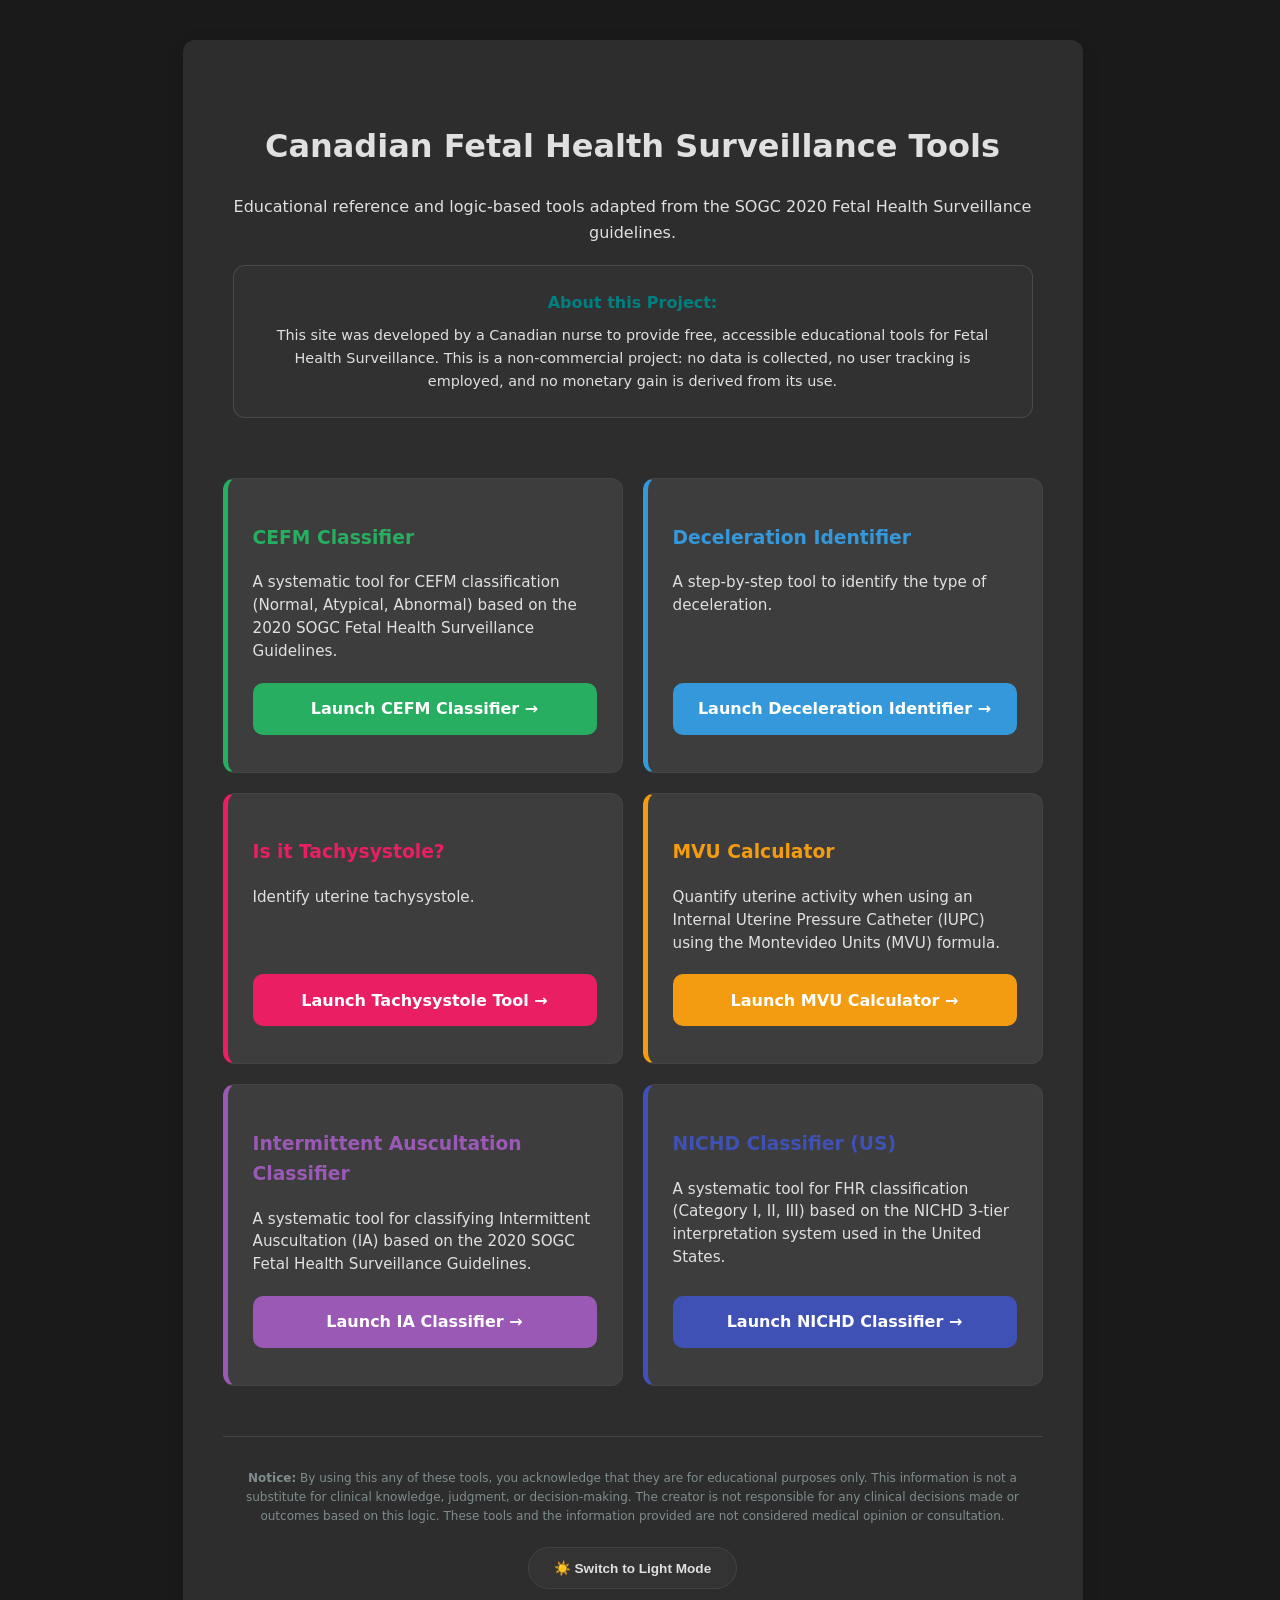
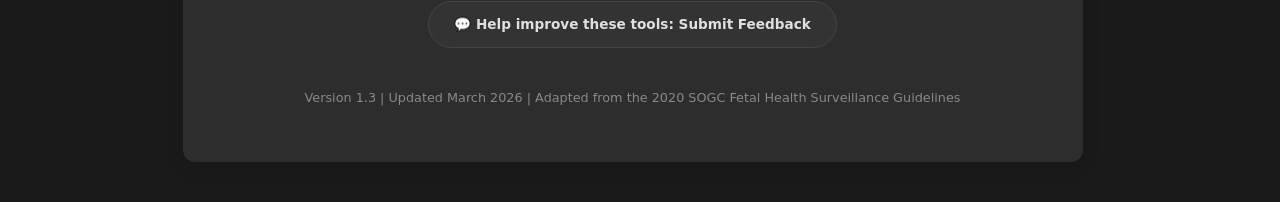
==== index.html @ 2a0a2b8e "Update index.html" ====
<!DOCTYPE html>
<html lang="en">
<head>
    <meta charset="UTF-8">
    <meta name="viewport" content="width=device-width, initial-scale=1.0">
    <title>Canadian FHS Educational Tools</title>
    <link rel="stylesheet" href="style.css">
</head>
<body>
    <script src="theme-loader.js"></script>
    <div class="container">
       <div class="home-hero">
    <h1>Canadian Fetal Health Surveillance Tools</h1>
    <p>Educational reference and logic-based tools adapted from the SOGC 2020 Fetal Health Surveillance guidelines.</p>
    
    <div class="privacy-disclaimer">
        <strong>About this Project:</strong>
<p>This site was developed by a Canadian nurse to provide free, accessible educational tools for Fetal Health Surveillance. 
    This is a non-commercial project: no data is collected, no user tracking is employed, and no monetary gain is derived from its use.</p>
    </div>
</div>

       <div class="home-grid">
    <div class="tool-card" style="border-left-color: #27ae60;">
        <h3 style="color: #27ae60;">CEFM Classifier</h3>
        <p>A systematic tool for CEFM classification (Normal, Atypical, Abnormal) based on the 2020 SOGC Fetal Health Surveillance Guidelines.</p>
        <a href="cefm.html" class="btn btn-primary" style="background: #27ae60;">Launch CEFM Classifier →</a>
    </div>

    <div class="tool-card" style="border-left-color: #3498db;">
        <h3 style="color: #3498db;">Deceleration Identifier</h3>
        <p>A step-by-step tool to identify the type of deceleration.</p>
        <a href="identifier.html" class="btn btn-primary" style="background: #3498db;">Launch Deceleration Identifier →</a>
    </div>

    <div class="tool-card" style="border-left-color: #e91e63;">
        <h3 style="color: #e91e63;">Is it Tachysystole?</h3>
        <p>Identify uterine tachysystole.</p>
        <a href="tachy.html" class="btn btn-primary" style="background: #e91e63;">Launch Tachysystole Tool →</a>
    </div>

    <div class="tool-card" style="border-left-color: #f39c12;">
        <h3 style="color: #f39c12;">MVU Calculator</h3>
        <p>Quantify uterine activity when using an Internal Uterine Pressure Catheter (IUPC) using the Montevideo Units (MVU) formula.</p>
        <a href="mvu.html" class="btn btn-primary" style="background: #f39c12;">Launch MVU Calculator →</a>
    </div>

   <div class="tool-card" style="border-left-color: #9b59b6;">
        <h3 style="color: #9b59b6;">Intermittent Auscultation Classifier</h3>
        <p>A systematic tool for classifying Intermittent Auscultation (IA) based on the 2020 SOGC Fetal Health Surveillance Guidelines.</p>
        <a href="ia.html" class="btn btn-primary" style="background: #9b59b6;">Launch IA Classifier →</a>
    </div>
           <div class="tool-card" style="border-left-color: #3f51b5;">
        <h3 style="color: #3f51b5;">NICHD Classifier (US)</h3>
        <p>A systematic tool for FHR classification (Category I, II, III) based on the NICHD 3-tier interpretation system used in the United States.</p>
        <a href="nichd.html" class="btn btn-primary" style="background: #3f51b5;">Launch NICHD Classifier →</a>
    </div>
</div> <footer style="margin-top: 50px; padding: 20px; font-size: 0.75rem; color: #7f8c8d; border-top: 1px solid var(--border-color); text-align: center;">
            <p><strong>Notice:</strong> By using this any of these tools, you acknowledge that they are for educational purposes only. This information is not a substitute for clinical knowledge, judgment, or decision-making. The creator is not responsible for any clinical decisions made or outcomes based on this logic. These tools and the information provided are not considered medical opinion or consultation.</p>
            
           <div style="display: flex; flex-direction: column; align-items: center; gap: 12px; margin-top: 20px;">
    <button id="darkModeToggle" class="footer-btn">
        ☀️ Switch to Light Mode
    </button>

    <a href="https://forms.gle/uty6b6hfLdT3L1716" target="_blank" class="footer-btn">
        💬 Help improve these tools: Submit Feedback
    </a>
</div>
        </footer>

        <p style="text-align: center; color: #888; margin-top: 20px; font-size: 0.8rem;">
            Version 1.3 | Updated March 2026 | Adapted from the 2020 SOGC Fetal Health Surveillance Guidelines
        </p>
    </div>
<script src="common.js"></script>
   
</body>
</html>
---- style.css ----
/* ==========================================================================
   1. GLOBAL VARIABLES & RESET
   ========================================================================== */
html {
    scrollbar-gutter: stable;
}

:root {
    --primary: #2c3e50;
    --accent: #3498db;
    --bg: #f8f9fa;
    --text: #333;
    --container-bg: #ffffff;
    --card-bg: #ffffff;
    --border-color: #eee;
    --item-bg: #fafafa;
}

body.dark-mode {
    --primary: #ecf0f1;
    --accent: #3498db;
    --bg: #1a1a1a;
    --text: #e0e0e0;
    --container-bg: #2d2d2d;
    --card-bg: #3d3d3d;
    --border-color: #444;
    --item-bg: #333;
}

body { 
    font-family: 'Segoe UI', system-ui, sans-serif; 
    background-color: var(--bg); 
    color: var(--text); 
    line-height: 1.6; 
    margin: 0; 
    padding: 0; 
    display: flex; 
    justify-content: center; 
    min-height: 100vh;
}

/* ==========================================================================
   2. LAYOUT & CONTAINERS
   ========================================================================== */
.container { 
    background: var(--container-bg); 
    max-width: 900px; 
    width: 95%; 
    padding: 40px; 
    border-radius: 12px; 
    box-shadow: 0 4px 20px rgba(0,0,0,0.1); 
    margin: 40px auto; 
    box-sizing: border-box;
    min-height: 600px;
}

/* Header & Hero Section */
.home-hero { text-align: center; padding: 20px 0; margin-bottom: 30px; }

/* Home Page Tool Grid */
.home-grid { display: flex; flex-direction: column; gap: 20px; }

@media (min-width: 768px) {
    .home-grid { display: grid; grid-template-columns: 1fr 1fr; }
}

/* Responsive Adjustments */
@media (max-width: 600px) {
    .container { 
        padding: 25px 15px; 
        margin: 15px auto; 
        min-height: auto; 
    }
}

/* ==========================================================================
   3. COMPONENTS (CARDS & BUTTONS)
   ========================================================================== */

/* Index Page Tool Cards */
.tool-card { 
    border: 1px solid var(--border-color); 
    padding: 25px; 
    border-radius: 12px; 
    background: var(--card-bg); 
    border-left: 5px solid var(--accent); 
    transition: transform 0.2s ease, box-shadow 0.2s ease;
    display: flex;
    flex-direction: column;
    height: 100%;
    box-sizing: border-box;
}

.tool-card h2 {
    margin: 0 0 10px 0;
    font-size: 1.4rem;
    color: var(--accent);
}

.tool-card p {
    margin: 0 0 20px 0; 
    flex-grow: 1; /* Pushes button to bottom */
    font-size: 0.95rem;
    line-height: 1.5;
}

.tool-card .btn { margin-top: auto; width: 100%; }

.tool-card:hover { 
    transform: translateY(-3px); 
    box-shadow: 0 4px 12px rgba(0,0,0,0.1);
}

/* Standard Buttons */
.btn { 
    display: block; 
    width: 100%; 
    padding: 16px; 
    margin: 12px 0; 
    border: 1px solid var(--border-color); 
    border-radius: 10px;
    background: var(--card-bg); 
    cursor: pointer; 
    font-size: 16px; 
    line-height: 1.2;
    text-decoration: none; 
    text-align: left; 
    color: var(--text); 
    box-sizing: border-box;
    transition: transform 0.2s ease, box-shadow 0.2s ease, background 0.2s ease;
}

.btn:hover:not(:disabled) { 
    transform: translateY(-3px); 
    box-shadow: 0 6px 15px rgba(0,0,0,0.1);
    background: #f0f7ff; 
    border-color: var(--accent);
}

body.dark-mode .btn:hover:not(:disabled) { background: #444; }

/* Button Variants (Primary/Action & Exit/Back) */
.btn-primary { 
    background: var(--accent); 
    color: white !important; 
    border: none; 
    text-align: center; 
    font-weight: bold; 
    display: flex; 
    align-items: center;
    justify-content: center;
    min-height: 52px;
}

.btn-primary:hover:not(:disabled) { background: #2980b9 !important; }

.btn-exit, .btn-back { 
    background: #e74c3c; 
    color: white !important; 
    border: none; 
    text-align: center; 
    font-weight: bold;
    margin-top: 20px; 
    display: flex; 
    align-items: center;
    justify-content: center;
    min-height: 52px;
}

.btn-exit:hover:not(:disabled), .btn-back:hover:not(:disabled) { background: #c0392b !important; }

body.dark-mode .btn-exit, body.dark-mode .btn-back { 
    background: #c0392b; 
    color: #f8d7da !important; 
}

/* Footer Pill Buttons */
.footer-btn {
    display: inline-flex;
    align-items: center;
    justify-content: center;
    gap: 8px;
    padding: 12px 25px;
    border-radius: 50px;
    background: var(--item-bg);
    color: var(--text);
    border: 1px solid var(--border-color);
    font-weight: bold;
    font-size: 0.85rem;
    text-decoration: none;
    cursor: pointer;
    transition: transform 0.2s ease, box-shadow 0.2s ease, background 0.2s ease;
    width: auto;
    margin: 0;
}

.footer-btn:hover {
    transform: translateY(-3px);
    box-shadow: 0 4px 12px rgba(0,0,0,0.1);
    border-color: var(--accent);
}

/* ==========================================================================
   4. SHARED NOTIFICATION & BOX LOGIC (Alert, Caution, Disclaimer)
   ========================================================================== */

/* Base Structure for all informational boxes */
.alert-box, .caution-box, .disclaimer-banner, .result-box {
    padding: 20px;
    border-radius: 12px;
    margin-bottom: 20px;
    border: 1px solid var(--border-color);
    border-left-width: 6px;
    text-align: left;
    color: var(--text);
    box-sizing: border-box;
}

/* Color & Theme Overrides */
.alert-box { background: rgba(231, 76, 60, 0.05); border-color: #e74c3c; }
.caution-box { background: rgba(243, 156, 18, 0.08); border-color: #f39c12; }
.disclaimer-banner { 
    background: rgba(0, 128, 128, 0.05); 
    border-color: #008080; 
    max-width: 90%; 
    margin: 20px auto; 
}
.result-box { border-left-color: var(--accent); }

/* Box Typography & Internal Alignment */
.alert-box strong, .caution-box strong, .disclaimer-banner strong {
    display: inline;
    margin-right: 6px;
    font-size: 1rem;
}

.alert-box strong { color: #c0392b; }
.caution-box strong { color: #f39c12; }
.disclaimer-banner strong { color: #008080; }

.alert-box p, .caution-box p, .disclaimer-banner p {
    display: inline;
    font-size: 0.95rem;
    margin: 0;
}

/* List Formatting inside boxes */
.alert-box ul, .caution-box ul, .disclaimer-banner ul {
    margin-top: 10px;
    padding-left: 20px;
    font-size: 0.9rem;
    line-height: 1.5;
}

.alert-box li, .caution-box li, .disclaimer-banner li { margin-bottom: 8px; }

/* Checklist Items (Selection Screens) */
.check-item { 
    display: flex; align-items: center; gap: 12px; padding: 14px; 
    background: var(--item-bg); border-radius: 8px; 
    border-left: 4px solid var(--border-color); cursor: pointer; margin-bottom: 12px;
}

/* Privacy Disclaimer (Index Page Specific) */
.privacy-disclaimer {
    display: flex;
    flex-direction: column;
    justify-content: center;
    align-items: center;
    text-align: center;
    max-width: 750px;
    margin: 20px auto 10px auto; 
    padding: 24px;              
    background-color: rgba(128, 128, 128, 0.05);
    border: 1px solid rgba(128, 128, 128, 0.3);
    border-radius: 12px;
    color: var(--text);
    font-size: 0.9rem;
}

.privacy-disclaimer strong { margin-bottom: 8px; color: #008080; font-size: 1rem; }
.privacy-disclaimer p { margin: 0; padding: 0; }

/* ==========================================================================
   5. FORM ELEMENTS & INPUTS
   ========================================================================== */
input[type="number"] {
    background: var(--card-bg); 
    color: var(--text); 
    border: 2px solid var(--border-color); 
    border-radius: 8px; 
    padding: 12px; 
    font-size: 1rem; 
    width: 100%; 
    max-width: 120px;
}

/* Hide Spin Buttons */
input::-webkit-outer-spin-button,
input::-webkit-inner-spin-button {
    -webkit-appearance: none;
    margin: 0;
}

input[type=number] { -moz-appearance: textfield; }

/* Utility Classes */
.hidden { display: none; }

/* ==========================================================================
   6. ANIMATIONS & TRANSITIONS
   ========================================================================== */
@keyframes fadeIn {
    from { opacity: 0; transform: translateY(10px); }
    to { opacity: 1; transform: translateY(0); }
}

.container > div:not(.hidden) {
    animation: fadeIn 0.4s ease-out;
}

/* Smooth Theme Switching */
body.theme-transition, 
body.theme-transition .container,
body.theme-transition .btn,
body.theme-transition .tool-card {
    transition: background-color 0.3s ease, color 0.3s ease, border-color 0.3s ease !important;
}
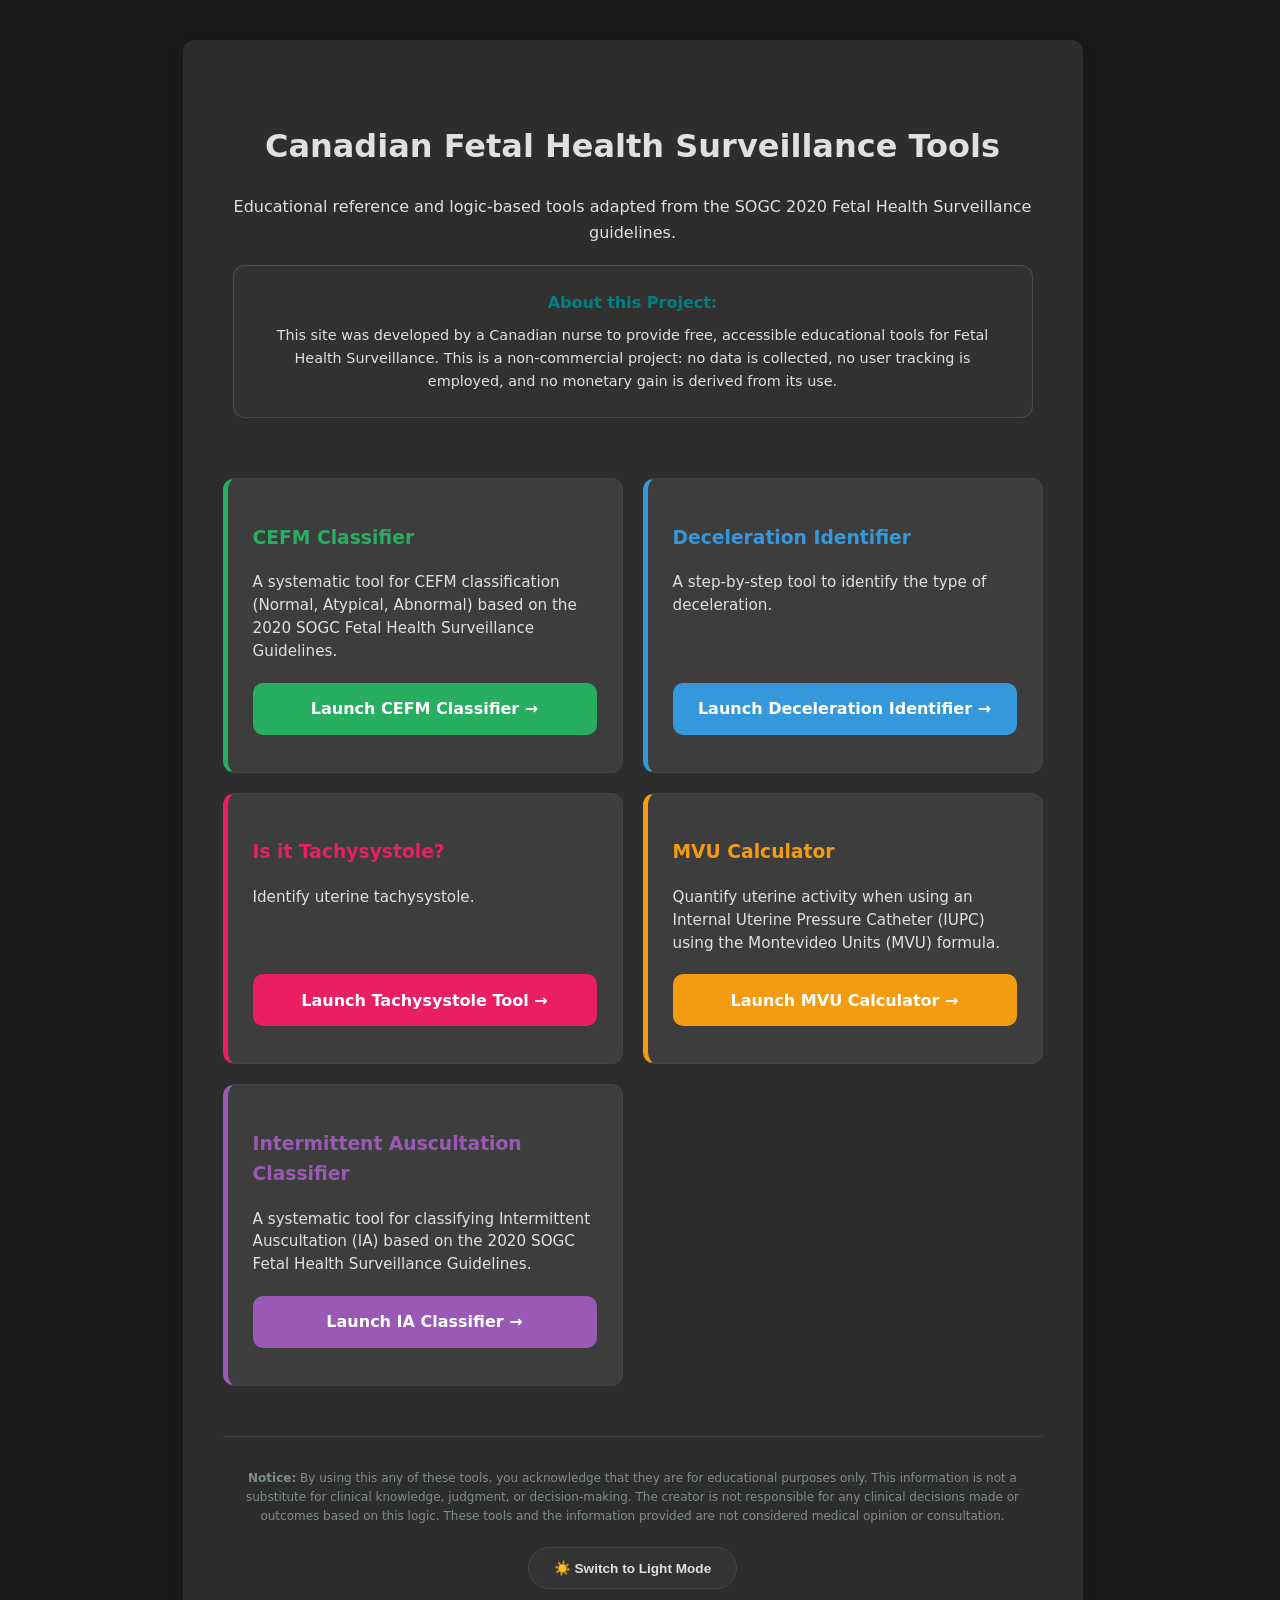
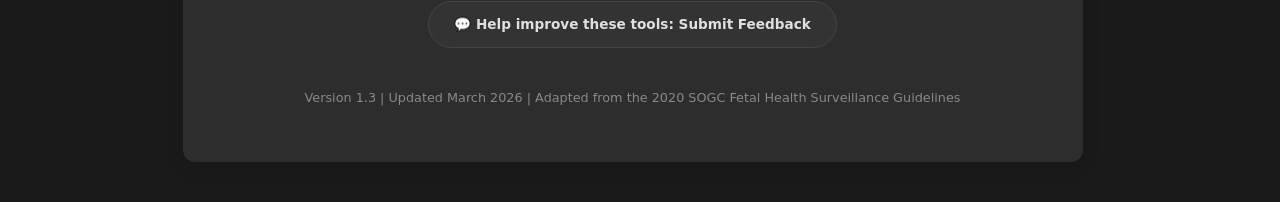
==== commit 90222704: "Update index.html" ====
--- a/index.html
+++ b/index.html
@@ -50,11 +50,6 @@
         <p>A systematic tool for classifying Intermittent Auscultation (IA) based on the 2020 SOGC Fetal Health Surveillance Guidelines.</p>
         <a href="ia.html" class="btn btn-primary" style="background: #9b59b6;">Launch IA Classifier →</a>
     </div>
-           <div class="tool-card" style="border-left-color: #3f51b5;">
-        <h3 style="color: #3f51b5;">NICHD Classifier (US)</h3>
-        <p>A systematic tool for FHR classification (Category I, II, III) based on the NICHD 3-tier interpretation system used in the United States.</p>
-        <a href="nichd.html" class="btn btn-primary" style="background: #3f51b5;">Launch NICHD Classifier →</a>
-    </div>
 </div> <footer style="margin-top: 50px; padding: 20px; font-size: 0.75rem; color: #7f8c8d; border-top: 1px solid var(--border-color); text-align: center;">
             <p><strong>Notice:</strong> By using this any of these tools, you acknowledge that they are for educational purposes only. This information is not a substitute for clinical knowledge, judgment, or decision-making. The creator is not responsible for any clinical decisions made or outcomes based on this logic. These tools and the information provided are not considered medical opinion or consultation.</p>
             
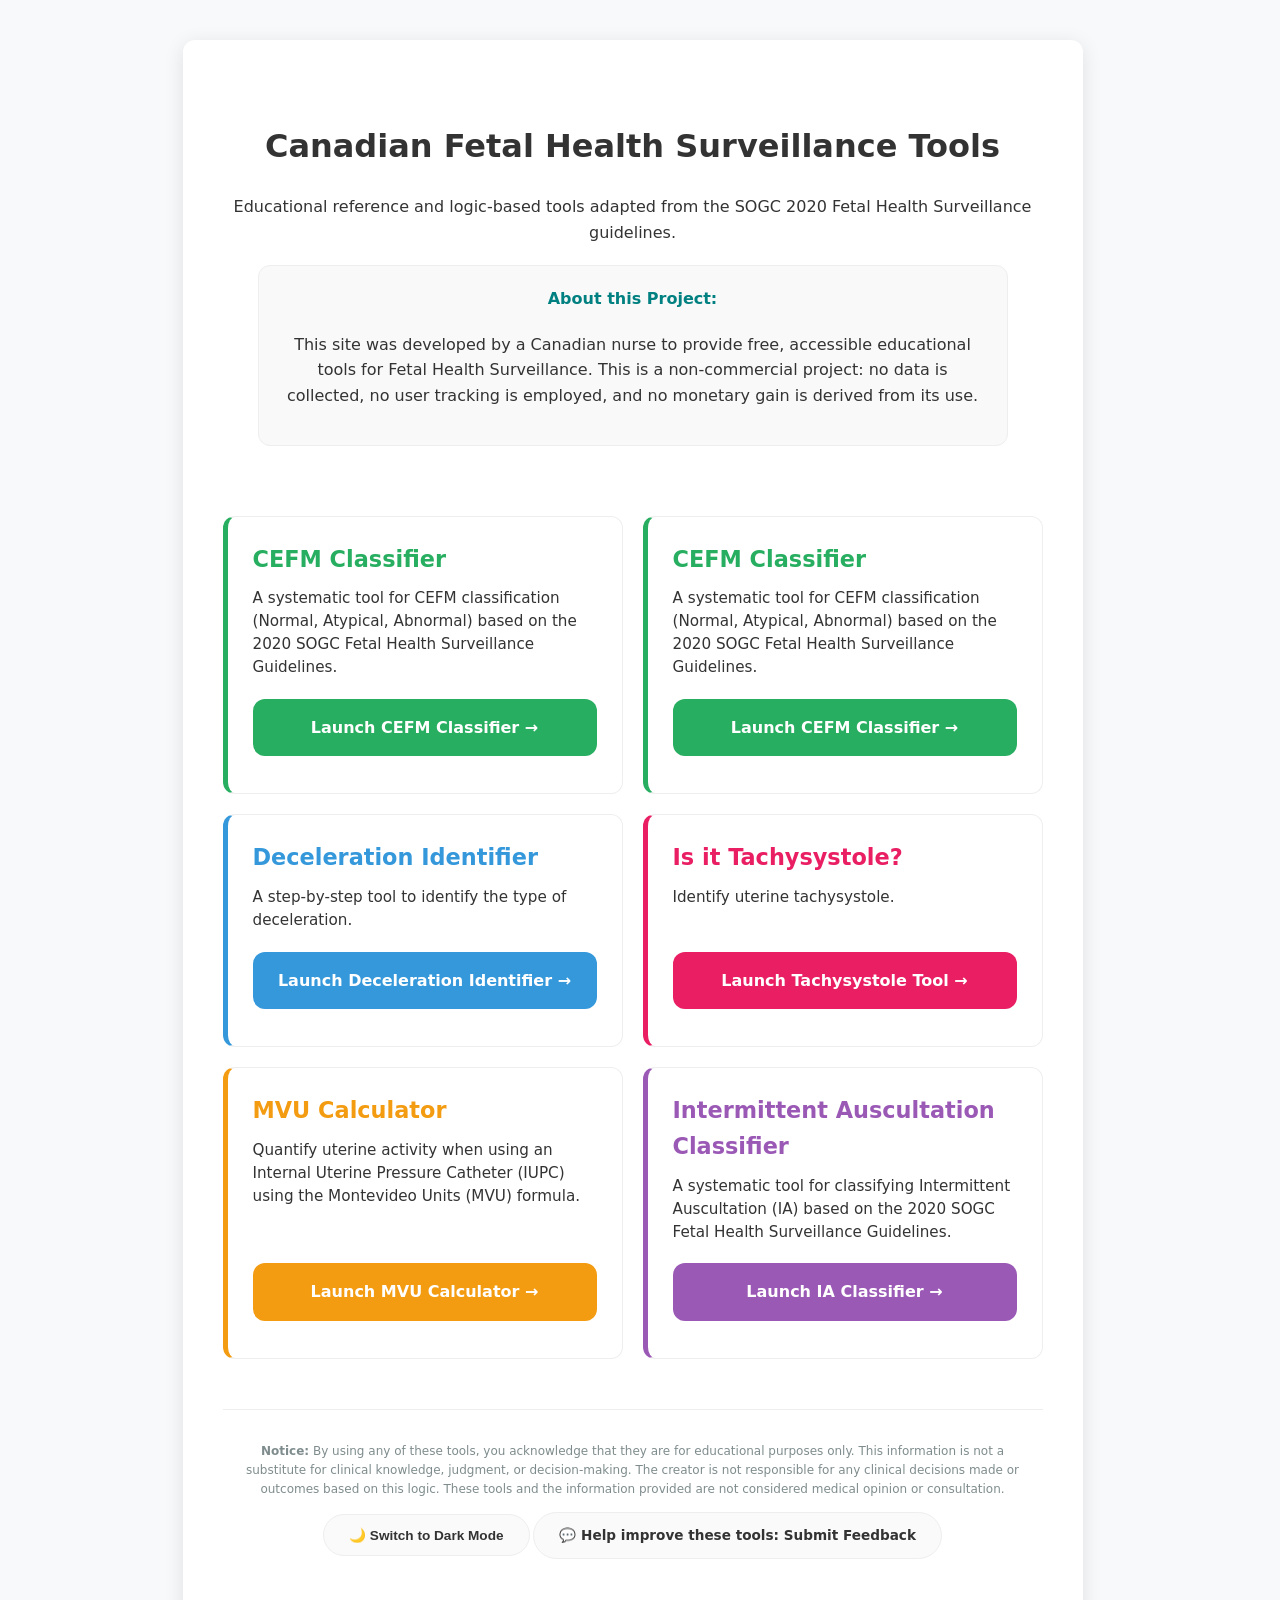
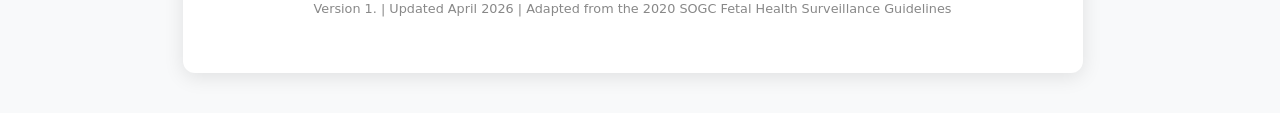
==== commit f5cdc94b: "Refactor index.html structure and update tools" ====
--- a/index.html
+++ b/index.html
@@ -4,10 +4,10 @@
     <meta charset="UTF-8">
     <meta name="viewport" content="width=device-width, initial-scale=1.0">
     <title>Canadian FHS Educational Tools</title>
-    <link rel="stylesheet" href="style.css">
+  <script src="theme-loader.js"></script>
+<link rel="stylesheet" href="style.css">
 </head>
 <body>
-    <script src="theme-loader.js"></script>
     <div class="container">
        <div class="home-hero">
     <h1>Canadian Fetal Health Surveillance Tools</h1>
@@ -27,46 +27,58 @@
         <a href="cefm.html" class="btn btn-primary" style="background: #27ae60;">Launch CEFM Classifier →</a>
     </div>
 
-    <div class="tool-card" style="border-left-color: #3498db;">
-        <h3 style="color: #3498db;">Deceleration Identifier</h3>
-        <p>A step-by-step tool to identify the type of deceleration.</p>
-        <a href="identifier.html" class="btn btn-primary" style="background: #3498db;">Launch Deceleration Identifier →</a>
+   <div class="tool-card theme-green">
+    <h3>CEFM Classifier</h3>
+    <p>A systematic tool for CEFM classification (Normal, Atypical, Abnormal) based on the 2020 SOGC Fetal Health Surveillance Guidelines.</p>
+    <a href="cefm.html" class="btn btn-primary">Launch CEFM Classifier →</a>
+</div>
+
+<div class="tool-card theme-blue">
+    <h3>Deceleration Identifier</h3>
+    <p>A step-by-step tool to identify the type of deceleration.</p>
+    <a href="identifier.html" class="btn btn-primary">Launch Deceleration Identifier →</a>
+</div>
+
+<div class="tool-card theme-pink">
+    <h3>Is it Tachysystole?</h3>
+    <p>Identify uterine tachysystole.</p>
+    <a href="tachy.html" class="btn btn-primary">Launch Tachysystole Tool →</a>
+</div>
+
+<div class="tool-card theme-orange">
+    <h3>MVU Calculator</h3>
+    <p>Quantify uterine activity when using an Internal Uterine Pressure Catheter (IUPC) using the Montevideo Units (MVU) formula.</p>
+    <a href="mvu.html" class="btn btn-primary">Launch MVU Calculator →</a>
+</div>
+
+<div class="tool-card theme-purple">
+    <h3>Intermittent Auscultation Classifier</h3>
+    <p>A systematic tool for classifying Intermittent Auscultation (IA) based on the 2020 SOGC Fetal Health Surveillance Guidelines.</p>
+    <a href="ia.html" class="btn btn-primary">Launch IA Classifier →</a>
+</div>
+</div>
+<footer class="site-footer">
+    <p><strong>Notice:</strong> By using any of these tools, you acknowledge that they are for educational purposes only. This information is not a substitute for clinical knowledge, judgment, or decision-making. The creator is not responsible for any clinical decisions made or outcomes based on this logic. These tools and the information provided are not considered medical opinion or consultation.</p>
+
+    <div class="footer-actions">
+        <button id="darkModeToggle" class="footer-btn" type="button">
+            ☀️ Switch to Light Mode
+        </button>
+
+        <a
+            href="https://forms.gle/uty6b6hfLdT3L1716"
+            target="_blank"
+            rel="noopener noreferrer"
+            class="footer-btn"
+        >
+            💬 Help improve these tools: Submit Feedback
+        </a>
     </div>
+</footer>
 
-    <div class="tool-card" style="border-left-color: #e91e63;">
-        <h3 style="color: #e91e63;">Is it Tachysystole?</h3>
-        <p>Identify uterine tachysystole.</p>
-        <a href="tachy.html" class="btn btn-primary" style="background: #e91e63;">Launch Tachysystole Tool →</a>
-    </div>
-
-    <div class="tool-card" style="border-left-color: #f39c12;">
-        <h3 style="color: #f39c12;">MVU Calculator</h3>
-        <p>Quantify uterine activity when using an Internal Uterine Pressure Catheter (IUPC) using the Montevideo Units (MVU) formula.</p>
-        <a href="mvu.html" class="btn btn-primary" style="background: #f39c12;">Launch MVU Calculator →</a>
-    </div>
-
-   <div class="tool-card" style="border-left-color: #9b59b6;">
-        <h3 style="color: #9b59b6;">Intermittent Auscultation Classifier</h3>
-        <p>A systematic tool for classifying Intermittent Auscultation (IA) based on the 2020 SOGC Fetal Health Surveillance Guidelines.</p>
-        <a href="ia.html" class="btn btn-primary" style="background: #9b59b6;">Launch IA Classifier →</a>
-    </div>
-</div> <footer style="margin-top: 50px; padding: 20px; font-size: 0.75rem; color: #7f8c8d; border-top: 1px solid var(--border-color); text-align: center;">
-            <p><strong>Notice:</strong> By using this any of these tools, you acknowledge that they are for educational purposes only. This information is not a substitute for clinical knowledge, judgment, or decision-making. The creator is not responsible for any clinical decisions made or outcomes based on this logic. These tools and the information provided are not considered medical opinion or consultation.</p>
-            
-           <div style="display: flex; flex-direction: column; align-items: center; gap: 12px; margin-top: 20px;">
-    <button id="darkModeToggle" class="footer-btn">
-        ☀️ Switch to Light Mode
-    </button>
-
-    <a href="https://forms.gle/uty6b6hfLdT3L1716" target="_blank" class="footer-btn">
-        💬 Help improve these tools: Submit Feedback
-    </a>
-</div>
-        </footer>
-
-        <p style="text-align: center; color: #888; margin-top: 20px; font-size: 0.8rem;">
-            Version 1.3 | Updated March 2026 | Adapted from the 2020 SOGC Fetal Health Surveillance Guidelines
-        </p>
+<p class="version-text">
+    Version 1. | Updated April 2026 | Adapted from the 2020 SOGC Fetal Health Surveillance Guidelines
+</p>
     </div>
 <script src="common.js"></script>
    
--- a/style.css
+++ b/style.css
@@ -1,6 +1,13 @@
 /* ==========================================================================
-   1. GLOBAL VARIABLES & RESET
-   ========================================================================== */
+   1. GLOBAL RESET & VARIABLES
+   ========================================================================== */
+*,
+*::before,
+*::after {
+    box-sizing: border-box;
+    -webkit-tap-highlight-color: transparent;
+}
+
 html {
     scrollbar-gutter: stable;
 }
@@ -14,315 +21,483 @@
     --card-bg: #ffffff;
     --border-color: #eee;
     --item-bg: #fafafa;
+    --selected-bg: #e3f2fd;
+    --shadow-sm: 0 4px 20px rgba(0, 0, 0, 0.1);
+    --shadow-hover: 0 6px 15px rgba(0, 0, 0, 0.1);
+    --focus-ring: 0 0 0 2px rgba(52, 152, 219, 0.2);
 }
 
 body.dark-mode {
     --primary: #ecf0f1;
-    --accent: #3498db;
     --bg: #1a1a1a;
     --text: #e0e0e0;
     --container-bg: #2d2d2d;
     --card-bg: #3d3d3d;
     --border-color: #444;
     --item-bg: #333;
-}
-
-body { 
-    font-family: 'Segoe UI', system-ui, sans-serif; 
-    background-color: var(--bg); 
-    color: var(--text); 
-    line-height: 1.6; 
-    margin: 0; 
-    padding: 0; 
-    display: flex; 
-    justify-content: center; 
+    --selected-bg: #34495e;
+}
+
+body {
+    margin: 0;
     min-height: 100vh;
+    min-height: 100dvh;
+    display: flex;
+    justify-content: center;
+    font-family: "Segoe UI", system-ui, sans-serif;
+    line-height: 1.6;
+    background-color: var(--bg);
+    color: var(--text);
 }
 
 /* ==========================================================================
    2. LAYOUT & CONTAINERS
    ========================================================================== */
-.container { 
-    background: var(--container-bg); 
-    max-width: 900px; 
-    width: 95%; 
-    padding: 40px; 
-    border-radius: 12px; 
-    box-shadow: 0 4px 20px rgba(0,0,0,0.1); 
-    margin: 40px auto; 
-    box-sizing: border-box;
+.container {
+    width: 95%;
+    max-width: 900px;
     min-height: 600px;
-}
-
-/* Header & Hero Section */
-.home-hero { text-align: center; padding: 20px 0; margin-bottom: 30px; }
-
-/* Home Page Tool Grid */
-.home-grid { display: flex; flex-direction: column; gap: 20px; }
+    margin: 40px auto;
+    padding: 40px;
+    background: var(--container-bg);
+    border-radius: 12px;
+    box-shadow: var(--shadow-sm);
+}
+
+.home-hero {
+    padding: 20px 0;
+    margin-bottom: 30px;
+    text-align: center;
+}
+
+.home-grid {
+    display: flex;
+    flex-direction: column;
+    gap: 20px;
+}
 
 @media (min-width: 768px) {
-    .home-grid { display: grid; grid-template-columns: 1fr 1fr; }
-}
-
-/* Responsive Adjustments */
+    .home-grid {
+        display: grid;
+        grid-template-columns: 1fr 1fr;
+    }
+}
+
 @media (max-width: 600px) {
-    .container { 
-        padding: 25px 15px; 
-        margin: 15px auto; 
-        min-height: auto; 
+    .container {
+        min-height: auto;
+        margin: 15px auto;
+        padding: 25px 15px;
     }
 }
 
 /* ==========================================================================
    3. COMPONENTS (CARDS & BUTTONS)
    ========================================================================== */
-
-/* Index Page Tool Cards */
-.tool-card { 
-    border: 1px solid var(--border-color); 
-    padding: 25px; 
-    border-radius: 12px; 
-    background: var(--card-bg); 
-    border-left: 5px solid var(--accent); 
-    transition: transform 0.2s ease, box-shadow 0.2s ease;
+.tool-card,
+.btn,
+.footer-btn {
+    border-radius: 12px;
+    transition:
+        transform 0.2s ease,
+        box-shadow 0.2s ease,
+        background-color 0.2s ease,
+        border-color 0.2s ease,
+        color 0.2s ease;
+}
+
+/* Focus states */
+.btn:focus-visible,
+.footer-btn:focus-visible {
+    outline: 3px solid var(--accent);
+    outline-offset: 2px;
+}
+
+.btn:focus:not(:focus-visible),
+.footer-btn:focus:not(:focus-visible) {
+    outline: none;
+}
+
+/* Hover only where hover actually exists */
+@media (hover: hover) {
+    .tool-card:hover,
+    .btn:hover:not(:disabled):not(.is-selected),
+    .footer-btn:hover:not(.is-selected) {
+        transform: translateY(-3px);
+        box-shadow: var(--shadow-hover);
+    }
+
+    .btn:hover:not(:disabled):not(.is-selected) {
+        background: #f0f7ff;
+        border-color: var(--accent);
+    }
+
+    body.dark-mode .btn:hover:not(:disabled):not(.is-selected) {
+        background: #444;
+    }
+
+    .btn-primary:hover:not(:disabled) {
+        background: #2980b9;
+    }
+
+    .btn-exit:hover:not(:disabled),
+    .btn-back:hover:not(:disabled) {
+        background: #c0392b;
+    }
+
+    .theme-green .btn-primary:hover:not(:disabled) {
+        background: #219653;
+    }
+
+    .theme-pink .btn-primary:hover:not(:disabled) {
+        background: #c2185b;
+    }
+
+    .theme-orange .btn-primary:hover:not(:disabled) {
+        background: #d68910;
+    }
+
+    .theme-purple .btn-primary:hover:not(:disabled) {
+        background: #8e44ad;
+    }
+}
+
+/* Selected state */
+.btn.is-selected {
+    background: var(--selected-bg);
+    border-color: var(--accent);
+    box-shadow: var(--focus-ring);
+    transform: none;
+}
+
+/* Tool cards */
+.tool-card {
     display: flex;
     flex-direction: column;
     height: 100%;
-    box-sizing: border-box;
-}
-
-.tool-card h2 {
-    margin: 0 0 10px 0;
+    padding: 25px;
+    background: var(--card-bg);
+    border: 1px solid var(--border-color);
+    border-left: 5px solid var(--accent);
+}
+
+.tool-card h2,
+.tool-card h3 {
+    margin: 0 0 10px;
     font-size: 1.4rem;
     color: var(--accent);
 }
 
 .tool-card p {
-    margin: 0 0 20px 0; 
-    flex-grow: 1; /* Pushes button to bottom */
+    flex-grow: 1;
+    margin: 0 0 20px;
     font-size: 0.95rem;
     line-height: 1.5;
 }
 
-.tool-card .btn { margin-top: auto; width: 100%; }
-
-.tool-card:hover { 
-    transform: translateY(-3px); 
-    box-shadow: 0 4px 12px rgba(0,0,0,0.1);
-}
-
-/* Standard Buttons */
-.btn { 
-    display: block; 
-    width: 100%; 
-    padding: 16px; 
-    margin: 12px 0; 
-    border: 1px solid var(--border-color); 
-    border-radius: 10px;
-    background: var(--card-bg); 
-    cursor: pointer; 
-    font-size: 16px; 
-    line-height: 1.2;
-    text-decoration: none; 
-    text-align: left; 
-    color: var(--text); 
-    box-sizing: border-box;
-    transition: transform 0.2s ease, box-shadow 0.2s ease, background 0.2s ease;
-}
-
-.btn:hover:not(:disabled) { 
-    transform: translateY(-3px); 
-    box-shadow: 0 6px 15px rgba(0,0,0,0.1);
-    background: #f0f7ff; 
-    border-color: var(--accent);
-}
-
-body.dark-mode .btn:hover:not(:disabled) { background: #444; }
-
-/* Button Variants (Primary/Action & Exit/Back) */
-.btn-primary { 
-    background: var(--accent); 
-    color: white !important; 
-    border: none; 
-    text-align: center; 
-    font-weight: bold; 
-    display: flex; 
+.tool-card .btn {
+    margin-top: auto;
+}
+
+/* Standard buttons */
+.btn {
+    display: flex;
     align-items: center;
     justify-content: center;
+    width: 100%;
     min-height: 52px;
-}
-
-.btn-primary:hover:not(:disabled) { background: #2980b9 !important; }
-
-.btn-exit, .btn-back { 
-    background: #e74c3c; 
-    color: white !important; 
-    border: none; 
-    text-align: center; 
-    font-weight: bold;
-    margin-top: 20px; 
-    display: flex; 
-    align-items: center;
-    justify-content: center;
-    min-height: 52px;
-}
-
-.btn-exit:hover:not(:disabled), .btn-back:hover:not(:disabled) { background: #c0392b !important; }
-
-body.dark-mode .btn-exit, body.dark-mode .btn-back { 
-    background: #c0392b; 
-    color: #f8d7da !important; 
-}
-
-/* Footer Pill Buttons */
+    margin: 12px 0;
+    padding: 16px;
+    border: 1px solid var(--border-color);
+    background: var(--card-bg);
+    color: var(--text);
+    cursor: pointer;
+    font-size: 16px;
+    font-weight: 700;
+    text-decoration: none;
+}
+
+/* Disabled state */
+.btn:disabled {
+    opacity: 0.5;
+    cursor: not-allowed;
+    pointer-events: none;
+}
+
+/* Button variants */
+.btn-primary {
+    background: var(--accent);
+    color: #fff;
+    border: none;
+}
+
+.btn-exit,
+.btn-back {
+    margin-top: 20px;
+    background: #e74c3c;
+    color: #fff;
+    border: none;
+}
+
+body.dark-mode .btn-exit,
+body.dark-mode .btn-back {
+    background: #c0392b;
+    color: #f8d7da;
+}
+
+/* Footer pill buttons */
 .footer-btn {
     display: inline-flex;
     align-items: center;
-    justify-content: center;
     gap: 8px;
     padding: 12px 25px;
+    border: 1px solid var(--border-color);
     border-radius: 50px;
     background: var(--item-bg);
     color: var(--text);
-    border: 1px solid var(--border-color);
-    font-weight: bold;
+    cursor: pointer;
     font-size: 0.85rem;
+    font-weight: 700;
     text-decoration: none;
-    cursor: pointer;
-    transition: transform 0.2s ease, box-shadow 0.2s ease, background 0.2s ease;
-    width: auto;
-    margin: 0;
-}
-
-.footer-btn:hover {
-    transform: translateY(-3px);
-    box-shadow: 0 4px 12px rgba(0,0,0,0.1);
-    border-color: var(--accent);
-}
-
-/* ==========================================================================
-   4. SHARED NOTIFICATION & BOX LOGIC (Alert, Caution, Disclaimer)
-   ========================================================================== */
-
-/* Base Structure for all informational boxes */
-.alert-box, .caution-box, .disclaimer-banner, .result-box {
+}
+
+/* ==========================================================================
+   4. INFO / NOTIFICATION BOXES
+   ========================================================================== */
+.alert-box,
+.caution-box,
+.disclaimer-banner,
+.result-box,
+.privacy-disclaimer {
+    margin: 20px auto;
     padding: 20px;
-    border-radius: 12px;
-    margin-bottom: 20px;
     border: 1px solid var(--border-color);
     border-left-width: 6px;
-    text-align: left;
-    color: var(--text);
-    box-sizing: border-box;
-}
-
-/* Color & Theme Overrides */
-.alert-box { background: rgba(231, 76, 60, 0.05); border-color: #e74c3c; }
-.caution-box { background: rgba(243, 156, 18, 0.08); border-color: #f39c12; }
-.disclaimer-banner { 
-    background: rgba(0, 128, 128, 0.05); 
-    border-color: #008080; 
-    max-width: 90%; 
-    margin: 20px auto; 
-}
-.result-box { border-left-color: var(--accent); }
-
-/* Box Typography & Internal Alignment */
-.alert-box strong, .caution-box strong, .disclaimer-banner strong {
-    display: inline;
-    margin-right: 6px;
-    font-size: 1rem;
-}
-
-.alert-box strong { color: #c0392b; }
-.caution-box strong { color: #f39c12; }
-.disclaimer-banner strong { color: #008080; }
-
-.alert-box p, .caution-box p, .disclaimer-banner p {
-    display: inline;
-    font-size: 0.95rem;
-    margin: 0;
-}
-
-/* List Formatting inside boxes */
-.alert-box ul, .caution-box ul, .disclaimer-banner ul {
-    margin-top: 10px;
-    padding-left: 20px;
-    font-size: 0.9rem;
-    line-height: 1.5;
-}
-
-.alert-box li, .caution-box li, .disclaimer-banner li { margin-bottom: 8px; }
-
-/* Checklist Items (Selection Screens) */
-.check-item { 
-    display: flex; align-items: center; gap: 12px; padding: 14px; 
-    background: var(--item-bg); border-radius: 8px; 
-    border-left: 4px solid var(--border-color); cursor: pointer; margin-bottom: 12px;
-}
-
-/* Privacy Disclaimer (Index Page Specific) */
-.privacy-disclaimer {
-    display: flex;
-    flex-direction: column;
-    justify-content: center;
-    align-items: center;
-    text-align: center;
-    max-width: 750px;
-    margin: 20px auto 10px auto; 
-    padding: 24px;              
-    background-color: rgba(128, 128, 128, 0.05);
-    border: 1px solid rgba(128, 128, 128, 0.3);
     border-radius: 12px;
     color: var(--text);
-    font-size: 0.9rem;
-}
-
-.privacy-disclaimer strong { margin-bottom: 8px; color: #008080; font-size: 1rem; }
-.privacy-disclaimer p { margin: 0; padding: 0; }
-
-/* ==========================================================================
-   5. FORM ELEMENTS & INPUTS
+}
+
+.alert-box {
+    background: rgba(231, 76, 60, 0.05);
+    border-color: #e74c3c;
+}
+
+.caution-box {
+    background: rgba(243, 156, 18, 0.08);
+    border-color: #f39c12;
+}
+
+.disclaimer-banner {
+    max-width: 90%;
+    background: rgba(0, 128, 128, 0.05);
+    border-color: #008080;
+}
+
+.result-box {
+    border-left-color: var(--accent);
+}
+
+.privacy-disclaimer {
+    max-width: 750px;
+    text-align: center;
+    background-color: rgba(128, 128, 128, 0.05);
+    border-left-width: 1px;
+}
+
+/* Typography inside boxes */
+.alert-box strong,
+.caution-box strong,
+.disclaimer-banner strong,
+.privacy-disclaimer strong {
+    display: inline-block;
+    margin-bottom: 4px;
+    font-size: 1rem;
+}
+
+.alert-box strong {
+    color: #c0392b;
+}
+
+.caution-box strong {
+    color: #f39c12;
+}
+
+.disclaimer-banner strong,
+.privacy-disclaimer strong {
+    color: #008080;
+}
+
+/* Checklist items */
+.check-item {
+    display: flex;
+    align-items: center;
+    gap: 12px;
+    margin-bottom: 12px;
+    padding: 14px;
+    background: var(--item-bg);
+    border-left: 4px solid var(--border-color);
+    border-radius: 8px;
+    cursor: pointer;
+}
+
+/* ==========================================================================
+   5. FORM ELEMENTS
    ========================================================================== */
 input[type="number"] {
-    background: var(--card-bg); 
-    color: var(--text); 
-    border: 2px solid var(--border-color); 
-    border-radius: 8px; 
-    padding: 12px; 
-    font-size: 1rem; 
-    width: 100%; 
+    width: 100%;
     max-width: 120px;
-}
-
-/* Hide Spin Buttons */
+    padding: 12px;
+    border: 2px solid var(--border-color);
+    border-radius: 8px;
+    background: var(--card-bg);
+    color: var(--text);
+    font-size: 1rem;
+}
+
 input::-webkit-outer-spin-button,
 input::-webkit-inner-spin-button {
+    margin: 0;
     -webkit-appearance: none;
-    margin: 0;
-}
-
-input[type=number] { -moz-appearance: textfield; }
-
-/* Utility Classes */
-.hidden { display: none; }
-
-/* ==========================================================================
-   6. ANIMATIONS & TRANSITIONS
+}
+
+input[type="number"] {
+    -moz-appearance: textfield;
+}
+
+.hidden {
+    display: none;
+}
+
+/* ==========================================================================
+   6. ANIMATIONS
    ========================================================================== */
 @keyframes fadeIn {
-    from { opacity: 0; transform: translateY(10px); }
-    to { opacity: 1; transform: translateY(0); }
+    from {
+        opacity: 0;
+        transform: translateY(10px);
+    }
+    to {
+        opacity: 1;
+        transform: translateY(0);
+    }
 }
 
 .container > div:not(.hidden) {
     animation: fadeIn 0.4s ease-out;
 }
 
-/* Smooth Theme Switching */
-body.theme-transition, 
+/* Theme transition helper */
+body.theme-transition,
 body.theme-transition .container,
+body.theme-transition .tool-card,
 body.theme-transition .btn,
-body.theme-transition .tool-card {
-    transition: background-color 0.3s ease, color 0.3s ease, border-color 0.3s ease !important;
-}
+body.theme-transition .footer-btn,
+body.theme-transition .alert-box,
+body.theme-transition .caution-box,
+body.theme-transition .disclaimer-banner,
+body.theme-transition .result-box,
+body.theme-transition .privacy-disclaimer,
+body.theme-transition .check-item,
+body.theme-transition input {
+    transition:
+        background-color 0.3s ease,
+        color 0.3s ease,
+        border-color 0.3s ease,
+        box-shadow 0.3s ease;
+}
+
+/* Reduced motion support */
+@media (prefers-reduced-motion: reduce) {
+    *,
+    *::before,
+    *::after {
+        animation: none !important;
+        transition: none !important;
+        scroll-behavior: auto !important;
+    }
+}
+
+/* ==========================================================================
+   7. INDEX PAGE SPECIFIC THEMES & FOOTER
+   ========================================================================== */
+.site-footer {
+    margin-top: 50px;
+    padding: 20px;
+    border-top: 1px solid var(--border-color);
+    color: #7f8c8d;
+    font-size: 0.75rem;
+    text-align: center;
+}
+
+.version-text {
+    margin-top: 20px;
+    color: #888;
+    font-size: 0.8rem;
+    text-align: center;
+}
+
+/* Theme variants */
+.theme-green {
+    border-left-color: #27ae60;
+}
+
+.theme-green h2,
+.theme-green h3 {
+    color: #27ae60;
+}
+
+.theme-green .btn-primary {
+    background: #27ae60;
+}
+
+.theme-blue {
+    border-left-color: #3498db;
+}
+
+.theme-blue h2,
+.theme-blue h3 {
+    color: #3498db;
+}
+
+.theme-blue .btn-primary {
+    background: #3498db;
+}
+
+.theme-pink {
+    border-left-color: #e91e63;
+}
+
+.theme-pink h2,
+.theme-pink h3 {
+    color: #e91e63;
+}
+
+.theme-pink .btn-primary {
+    background: #e91e63;
+}
+
+.theme-orange {
+    border-left-color: #f39c12;
+}
+
+.theme-orange h2,
+.theme-orange h3 {
+    color: #f39c12;
+}
+
+.theme-orange .btn-primary {
+    background: #f39c12;
+}
+
+.theme-purple {
+    border-left-color: #9b59b6;
+}
+
+.theme-purple h2,
+.theme-purple h3 {
+    color: #9b59b6;
+}
+
+.theme-purple .btn-primary {
+    background: #9b59b6;
+}
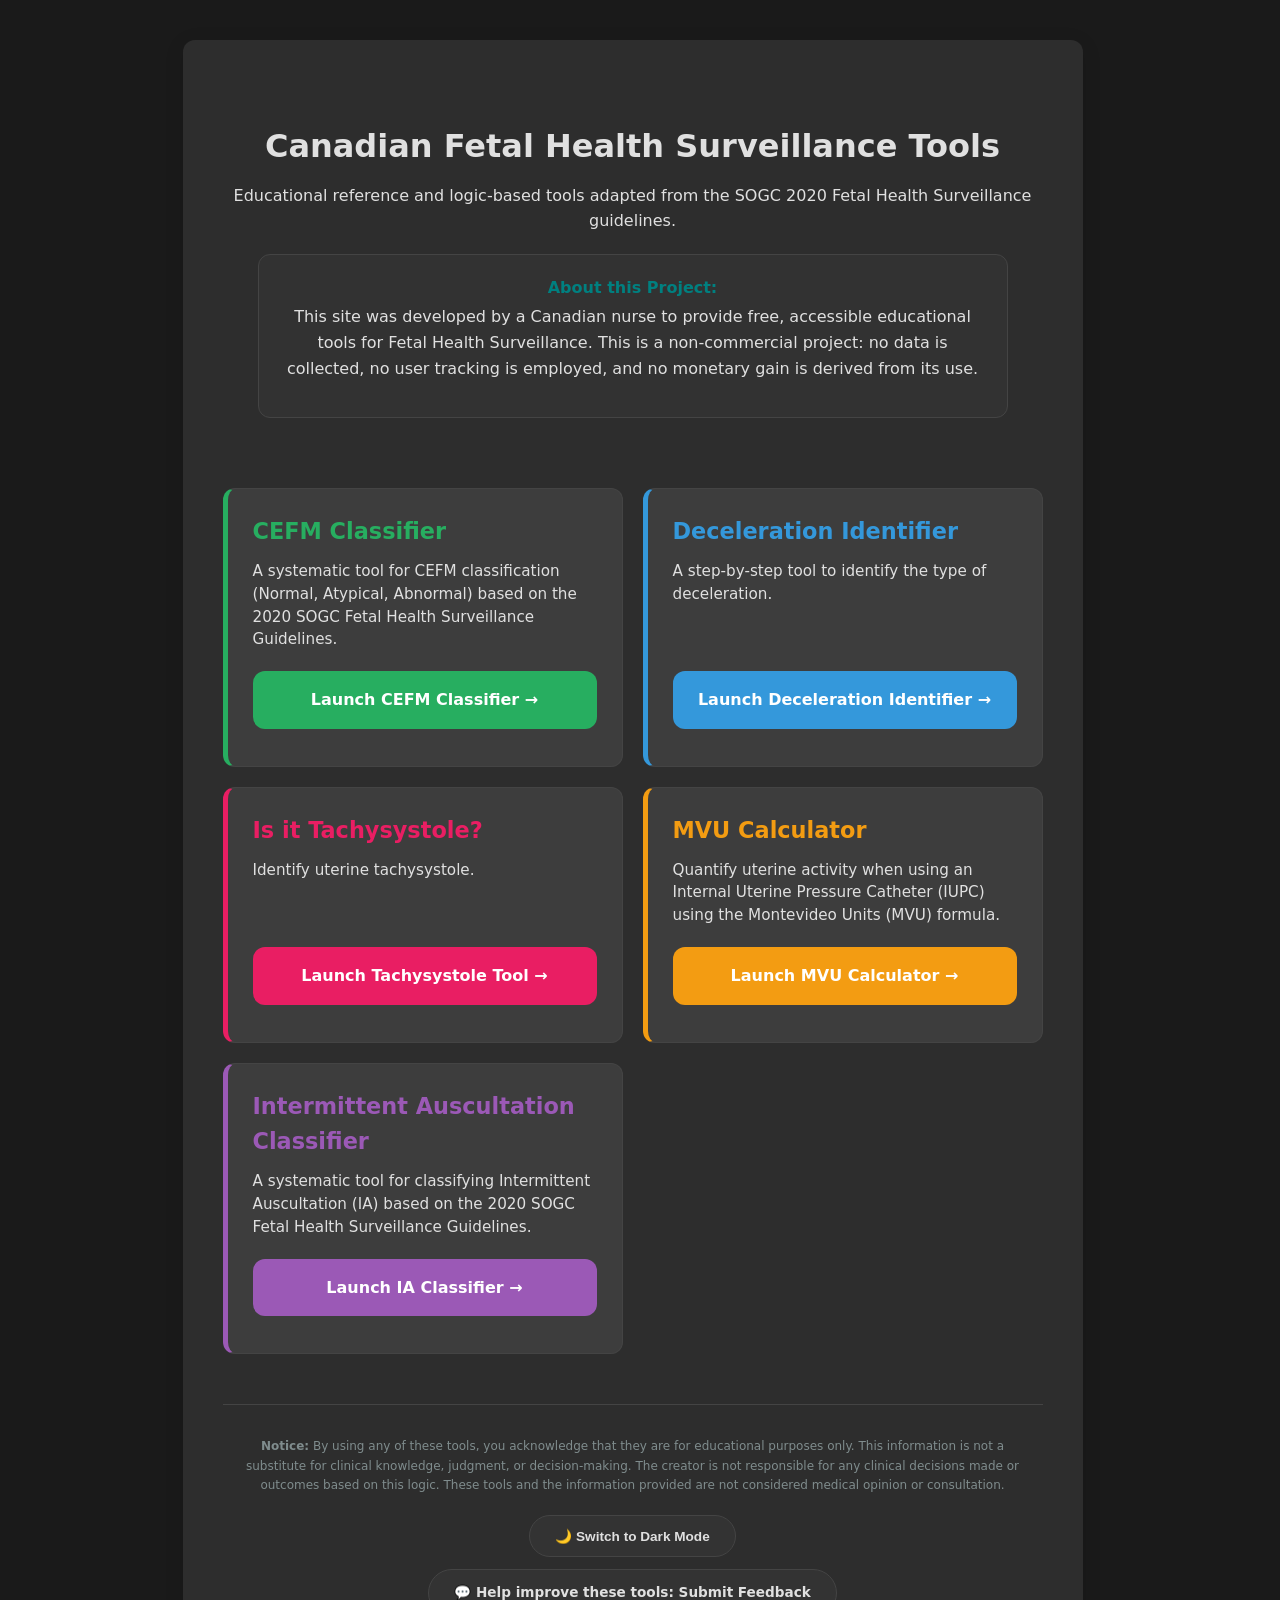
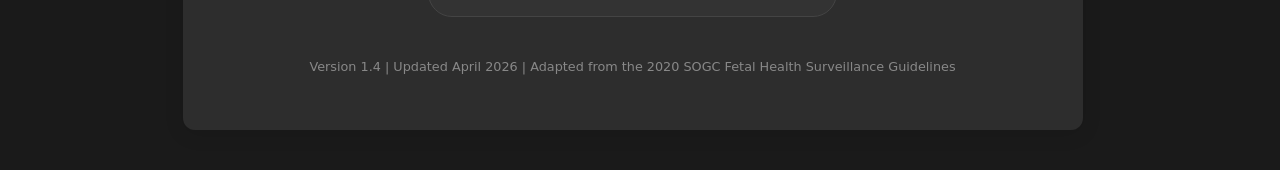
==== commit ffd77c0f: "Update index.html" ====
--- a/index.html
+++ b/index.html
@@ -4,83 +4,77 @@
     <meta charset="UTF-8">
     <meta name="viewport" content="width=device-width, initial-scale=1.0">
     <title>Canadian FHS Educational Tools</title>
-  <script src="theme-loader.js"></script>
-<link rel="stylesheet" href="style.css">
+    <script src="theme-loader.js"></script>
+    <link rel="stylesheet" href="style.css">
 </head>
 <body>
     <div class="container">
-       <div class="home-hero">
-    <h1>Canadian Fetal Health Surveillance Tools</h1>
-    <p>Educational reference and logic-based tools adapted from the SOGC 2020 Fetal Health Surveillance guidelines.</p>
-    
-    <div class="privacy-disclaimer">
-        <strong>About this Project:</strong>
-<p>This site was developed by a Canadian nurse to provide free, accessible educational tools for Fetal Health Surveillance. 
-    This is a non-commercial project: no data is collected, no user tracking is employed, and no monetary gain is derived from its use.</p>
-    </div>
-</div>
+        <div class="home-hero">
+            <h1>Canadian Fetal Health Surveillance Tools</h1>
+            <p>Educational reference and logic-based tools adapted from the SOGC 2020 Fetal Health Surveillance guidelines.</p>
 
-       <div class="home-grid">
-    <div class="tool-card" style="border-left-color: #27ae60;">
-        <h3 style="color: #27ae60;">CEFM Classifier</h3>
-        <p>A systematic tool for CEFM classification (Normal, Atypical, Abnormal) based on the 2020 SOGC Fetal Health Surveillance Guidelines.</p>
-        <a href="cefm.html" class="btn btn-primary" style="background: #27ae60;">Launch CEFM Classifier →</a>
+            <div class="privacy-disclaimer">
+                <strong>About this Project:</strong>
+                <p>This site was developed by a Canadian nurse to provide free, accessible educational tools for Fetal Health Surveillance. This is a non-commercial project: no data is collected, no user tracking is employed, and no monetary gain is derived from its use.</p>
+            </div>
+        </div>
+
+        <div class="home-grid">
+            <div class="tool-card theme-green">
+                <h3>CEFM Classifier</h3>
+                <p>A systematic tool for CEFM classification (Normal, Atypical, Abnormal) based on the 2020 SOGC Fetal Health Surveillance Guidelines.</p>
+                <a href="cefm.html" class="btn btn-primary">Launch CEFM Classifier →</a>
+            </div>
+
+            <div class="tool-card theme-blue">
+                <h3>Deceleration Identifier</h3>
+                <p>A step-by-step tool to identify the type of deceleration.</p>
+                <a href="identifier.html" class="btn btn-primary">Launch Deceleration Identifier →</a>
+            </div>
+
+            <div class="tool-card theme-pink">
+                <h3>Is it Tachysystole?</h3>
+                <p>Identify uterine tachysystole.</p>
+                <a href="tachy.html" class="btn btn-primary">Launch Tachysystole Tool →</a>
+            </div>
+
+            <div class="tool-card theme-orange">
+                <h3>MVU Calculator</h3>
+                <p>Quantify uterine activity when using an Internal Uterine Pressure Catheter (IUPC) using the Montevideo Units (MVU) formula.</p>
+                <a href="mvu.html" class="btn btn-primary">Launch MVU Calculator →</a>
+            </div>
+
+            <div class="tool-card theme-purple">
+                <h3>Intermittent Auscultation Classifier</h3>
+                <p>A systematic tool for classifying Intermittent Auscultation (IA) based on the 2020 SOGC Fetal Health Surveillance Guidelines.</p>
+                <a href="ia.html" class="btn btn-primary">Launch IA Classifier →</a>
+            </div>
+        </div>
+
+        <footer class="site-footer">
+            <p><strong>Notice:</strong> By using any of these tools, you acknowledge that they are for educational purposes only. This information is not a substitute for clinical knowledge, judgment, or decision-making. The creator is not responsible for any clinical decisions made or outcomes based on this logic. These tools and the information provided are not considered medical opinion or consultation.</p>
+
+            <div class="footer-actions">
+                <button id="darkModeToggle" class="footer-btn" type="button">
+                    ☀️ Switch to Light Mode
+                </button>
+
+                <a
+                    href="https://forms.gle/uty6b6hfLdT3L1716"
+                    target="_blank"
+                    rel="noopener noreferrer"
+                    class="footer-btn"
+                >
+                    💬 Help improve these tools: Submit Feedback
+                </a>
+            </div>
+        </footer>
+
+        <p class="version-text">
+            Version 1.4 | Updated April 2026 | Adapted from the 2020 SOGC Fetal Health Surveillance Guidelines
+        </p>
     </div>
 
-   <div class="tool-card theme-green">
-    <h3>CEFM Classifier</h3>
-    <p>A systematic tool for CEFM classification (Normal, Atypical, Abnormal) based on the 2020 SOGC Fetal Health Surveillance Guidelines.</p>
-    <a href="cefm.html" class="btn btn-primary">Launch CEFM Classifier →</a>
-</div>
-
-<div class="tool-card theme-blue">
-    <h3>Deceleration Identifier</h3>
-    <p>A step-by-step tool to identify the type of deceleration.</p>
-    <a href="identifier.html" class="btn btn-primary">Launch Deceleration Identifier →</a>
-</div>
-
-<div class="tool-card theme-pink">
-    <h3>Is it Tachysystole?</h3>
-    <p>Identify uterine tachysystole.</p>
-    <a href="tachy.html" class="btn btn-primary">Launch Tachysystole Tool →</a>
-</div>
-
-<div class="tool-card theme-orange">
-    <h3>MVU Calculator</h3>
-    <p>Quantify uterine activity when using an Internal Uterine Pressure Catheter (IUPC) using the Montevideo Units (MVU) formula.</p>
-    <a href="mvu.html" class="btn btn-primary">Launch MVU Calculator →</a>
-</div>
-
-<div class="tool-card theme-purple">
-    <h3>Intermittent Auscultation Classifier</h3>
-    <p>A systematic tool for classifying Intermittent Auscultation (IA) based on the 2020 SOGC Fetal Health Surveillance Guidelines.</p>
-    <a href="ia.html" class="btn btn-primary">Launch IA Classifier →</a>
-</div>
-</div>
-<footer class="site-footer">
-    <p><strong>Notice:</strong> By using any of these tools, you acknowledge that they are for educational purposes only. This information is not a substitute for clinical knowledge, judgment, or decision-making. The creator is not responsible for any clinical decisions made or outcomes based on this logic. These tools and the information provided are not considered medical opinion or consultation.</p>
-
-    <div class="footer-actions">
-        <button id="darkModeToggle" class="footer-btn" type="button">
-            ☀️ Switch to Light Mode
-        </button>
-
-        <a
-            href="https://forms.gle/uty6b6hfLdT3L1716"
-            target="_blank"
-            rel="noopener noreferrer"
-            class="footer-btn"
-        >
-            💬 Help improve these tools: Submit Feedback
-        </a>
-    </div>
-</footer>
-
-<p class="version-text">
-    Version 1. | Updated April 2026 | Adapted from the 2020 SOGC Fetal Health Surveillance Guidelines
-</p>
-    </div>
-<script src="common.js"></script>
-   
+    <script src="common.js"></script>
 </body>
 </html>
--- a/style.css
+++ b/style.css
@@ -27,7 +27,7 @@
     --focus-ring: 0 0 0 2px rgba(52, 152, 219, 0.2);
 }
 
-body.dark-mode {
+html.dark-mode {
     --primary: #ecf0f1;
     --bg: #1a1a1a;
     --text: #e0e0e0;
@@ -70,6 +70,14 @@
     text-align: center;
 }
 
+.home-hero h1 {
+    margin-bottom: 10px;
+}
+
+.home-hero p {
+    margin-top: 0;
+}
+
 .home-grid {
     display: flex;
     flex-direction: column;
@@ -132,7 +140,7 @@
         border-color: var(--accent);
     }
 
-    body.dark-mode .btn:hover:not(:disabled):not(.is-selected) {
+    html.dark-mode .btn:hover:not(:disabled):not(.is-selected) {
         background: #444;
     }
 
@@ -239,8 +247,8 @@
     border: none;
 }
 
-body.dark-mode .btn-exit,
-body.dark-mode .btn-back {
+html.dark-mode .btn-exit,
+html.dark-mode .btn-back {
     background: #c0392b;
     color: #f8d7da;
 }
@@ -387,18 +395,18 @@
 }
 
 /* Theme transition helper */
-body.theme-transition,
-body.theme-transition .container,
-body.theme-transition .tool-card,
-body.theme-transition .btn,
-body.theme-transition .footer-btn,
-body.theme-transition .alert-box,
-body.theme-transition .caution-box,
-body.theme-transition .disclaimer-banner,
-body.theme-transition .result-box,
-body.theme-transition .privacy-disclaimer,
-body.theme-transition .check-item,
-body.theme-transition input {
+html.theme-transition,
+html.theme-transition .container,
+html.theme-transition .tool-card,
+html.theme-transition .btn,
+html.theme-transition .footer-btn,
+html.theme-transition .alert-box,
+html.theme-transition .caution-box,
+html.theme-transition .disclaimer-banner,
+html.theme-transition .result-box,
+html.theme-transition .privacy-disclaimer,
+html.theme-transition .check-item,
+html.theme-transition input {
     transition:
         background-color 0.3s ease,
         color 0.3s ease,
@@ -501,3 +509,11 @@
 .theme-purple .btn-primary {
     background: #9b59b6;
 }
+
+.footer-actions {
+    display: flex;
+    flex-direction: column;
+    align-items: center;
+    gap: 12px;
+    margin-top: 20px;
+}
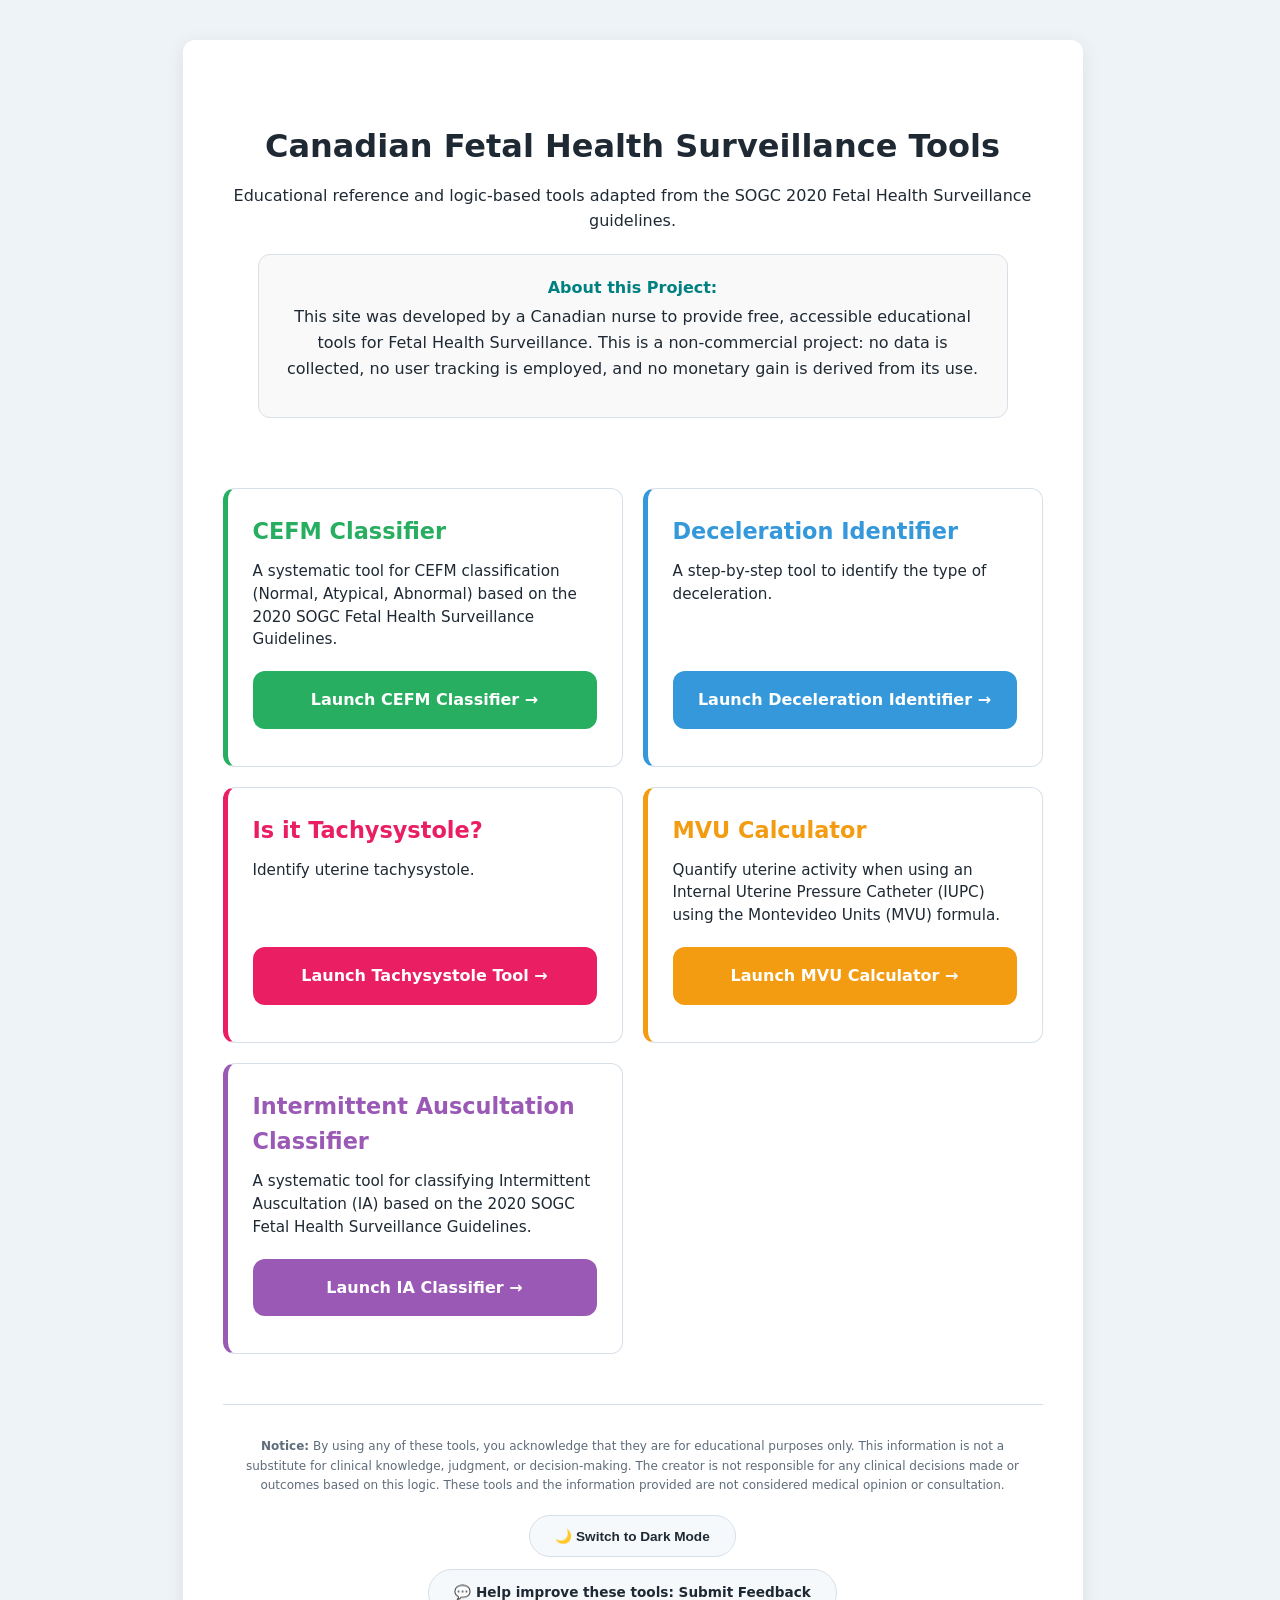
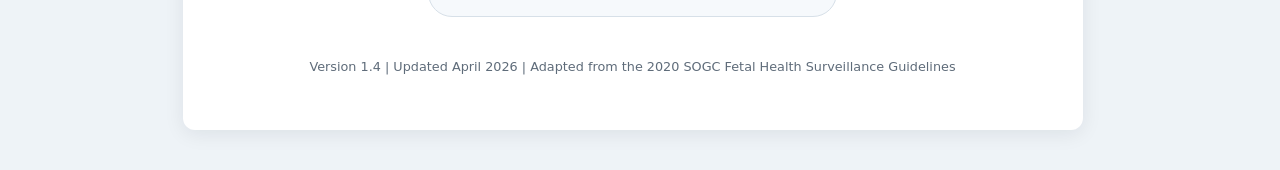
==== commit 9064c505: "Add files via upload" ====
--- a/index.html
+++ b/index.html
@@ -5,6 +5,7 @@
     <meta name="viewport" content="width=device-width, initial-scale=1.0">
     <title>Canadian FHS Educational Tools</title>
     <script src="theme-loader.js"></script>
+    <link rel="icon" type="image/png" href="favicon.png">
     <link rel="stylesheet" href="style.css">
 </head>
 <body>
--- a/style.css
+++ b/style.css
@@ -13,29 +13,53 @@
 }
 
 :root {
-    --primary: #2c3e50;
-    --accent: #3498db;
-    --bg: #f8f9fa;
-    --text: #333;
+    --primary: #1f3a4d;
+    --accent: #1f78d1;
+
+    --bg: #eef3f7;
+    --text: #1f2933;
+
     --container-bg: #ffffff;
     --card-bg: #ffffff;
-    --border-color: #eee;
-    --item-bg: #fafafa;
-    --selected-bg: #e3f2fd;
-    --shadow-sm: 0 4px 20px rgba(0, 0, 0, 0.1);
-    --shadow-hover: 0 6px 15px rgba(0, 0, 0, 0.1);
-    --focus-ring: 0 0 0 2px rgba(52, 152, 219, 0.2);
+
+    --border-color: #d7e0e8;
+    --item-bg: #f6f9fc;
+    --selected-bg: #dbeeff;
+
+    --shadow-sm: 0 4px 20px rgba(16, 24, 40, 0.08);
+    --shadow-hover: 0 8px 20px rgba(16, 24, 40, 0.12);
+    --focus-ring: 0 0 0 3px rgba(31, 120, 209, 0.22);
+
+    --muted-text: #5f6c7a;
+    --input-bg: #ffffff;
+    --btn-bg: #f6f9fc;
+    --btn-hover-bg: #eaf4ff;
+    --check-border: #dfe6ed;
 }
 
 html.dark-mode {
     --primary: #ecf0f1;
+    --accent: #3498db;
+
     --bg: #1a1a1a;
     --text: #e0e0e0;
+
     --container-bg: #2d2d2d;
     --card-bg: #3d3d3d;
+
     --border-color: #444;
     --item-bg: #333;
     --selected-bg: #34495e;
+
+    --shadow-sm: 0 4px 20px rgba(0, 0, 0, 0.28);
+    --shadow-hover: 0 8px 20px rgba(0, 0, 0, 0.32);
+    --focus-ring: 0 0 0 3px rgba(52, 152, 219, 0.22);
+
+    --muted-text: #aeb7c0;
+    --input-bg: #3d3d3d;
+    --btn-bg: #3d3d3d;
+    --btn-hover-bg: #444;
+    --check-border: #444;
 }
 
 body {
@@ -116,13 +140,15 @@
 
 /* Focus states */
 .btn:focus-visible,
-.footer-btn:focus-visible {
+.footer-btn:focus-visible,
+input[type="number"]:focus-visible {
     outline: 3px solid var(--accent);
     outline-offset: 2px;
 }
 
 .btn:focus:not(:focus-visible),
-.footer-btn:focus:not(:focus-visible) {
+.footer-btn:focus:not(:focus-visible),
+input[type="number"]:focus:not(:focus-visible) {
     outline: none;
 }
 
@@ -131,42 +157,42 @@
     .tool-card:hover,
     .btn:hover:not(:disabled):not(.is-selected),
     .footer-btn:hover:not(.is-selected) {
-        transform: translateY(-3px);
+        transform: translateY(-2px);
         box-shadow: var(--shadow-hover);
     }
 
-    .btn:hover:not(:disabled):not(.is-selected) {
-        background: #f0f7ff;
+    .btn:hover:not(:disabled):not(.is-selected):not(.btn-primary):not(.btn-exit):not(.btn-back) {
+        background: var(--btn-hover-bg);
         border-color: var(--accent);
     }
 
-    html.dark-mode .btn:hover:not(:disabled):not(.is-selected) {
-        background: #444;
-    }
-
-    .btn-primary:hover:not(:disabled) {
-        background: #2980b9;
-    }
-
-    .btn-exit:hover:not(:disabled),
-    .btn-back:hover:not(:disabled) {
-        background: #c0392b;
-    }
-
-    .theme-green .btn-primary:hover:not(:disabled) {
-        background: #219653;
-    }
-
-    .theme-pink .btn-primary:hover:not(:disabled) {
-        background: #c2185b;
-    }
-
-    .theme-orange .btn-primary:hover:not(:disabled) {
-        background: #d68910;
-    }
-
-    .theme-purple .btn-primary:hover:not(:disabled) {
-        background: #8e44ad;
+    .btn.btn-primary:hover:not(:disabled):not(.is-selected) {
+        background: #2a6fa8;
+    }
+
+    .btn.btn-exit:hover:not(:disabled):not(.is-selected),
+    .btn.btn-back:hover:not(:disabled):not(.is-selected) {
+        background: #cf4b3d;
+    }
+
+    .theme-green .btn.btn-primary:hover:not(:disabled):not(.is-selected) {
+        background: #2d9b63;
+    }
+
+    .theme-blue .btn.btn-primary:hover:not(:disabled):not(.is-selected) {
+        background: #2f86cf;
+    }
+
+    .theme-pink .btn.btn-primary:hover:not(:disabled):not(.is-selected) {
+        background: #cf3f78;
+    }
+
+    .theme-orange .btn.btn-primary:hover:not(:disabled):not(.is-selected) {
+        background: #dc9a2f;
+    }
+
+    .theme-purple .btn.btn-primary:hover:not(:disabled):not(.is-selected) {
+        background: #8d63ba;
     }
 }
 
@@ -217,7 +243,7 @@
     margin: 12px 0;
     padding: 16px;
     border: 1px solid var(--border-color);
-    background: var(--card-bg);
+    background: var(--btn-bg);
     color: var(--text);
     cursor: pointer;
     font-size: 16px;
@@ -343,6 +369,7 @@
     margin-bottom: 12px;
     padding: 14px;
     background: var(--item-bg);
+    border: 1px solid var(--check-border);
     border-left: 4px solid var(--border-color);
     border-radius: 8px;
     cursor: pointer;
@@ -357,9 +384,13 @@
     padding: 12px;
     border: 2px solid var(--border-color);
     border-radius: 8px;
-    background: var(--card-bg);
+    background: var(--input-bg);
     color: var(--text);
     font-size: 1rem;
+}
+
+input[type="number"]:focus-visible {
+    border-color: var(--accent);
 }
 
 input::-webkit-outer-spin-button,
@@ -432,14 +463,14 @@
     margin-top: 50px;
     padding: 20px;
     border-top: 1px solid var(--border-color);
-    color: #7f8c8d;
+    color: var(--muted-text);
     font-size: 0.75rem;
     text-align: center;
 }
 
 .version-text {
     margin-top: 20px;
-    color: #888;
+    color: var(--muted-text);
     font-size: 0.8rem;
     text-align: center;
 }
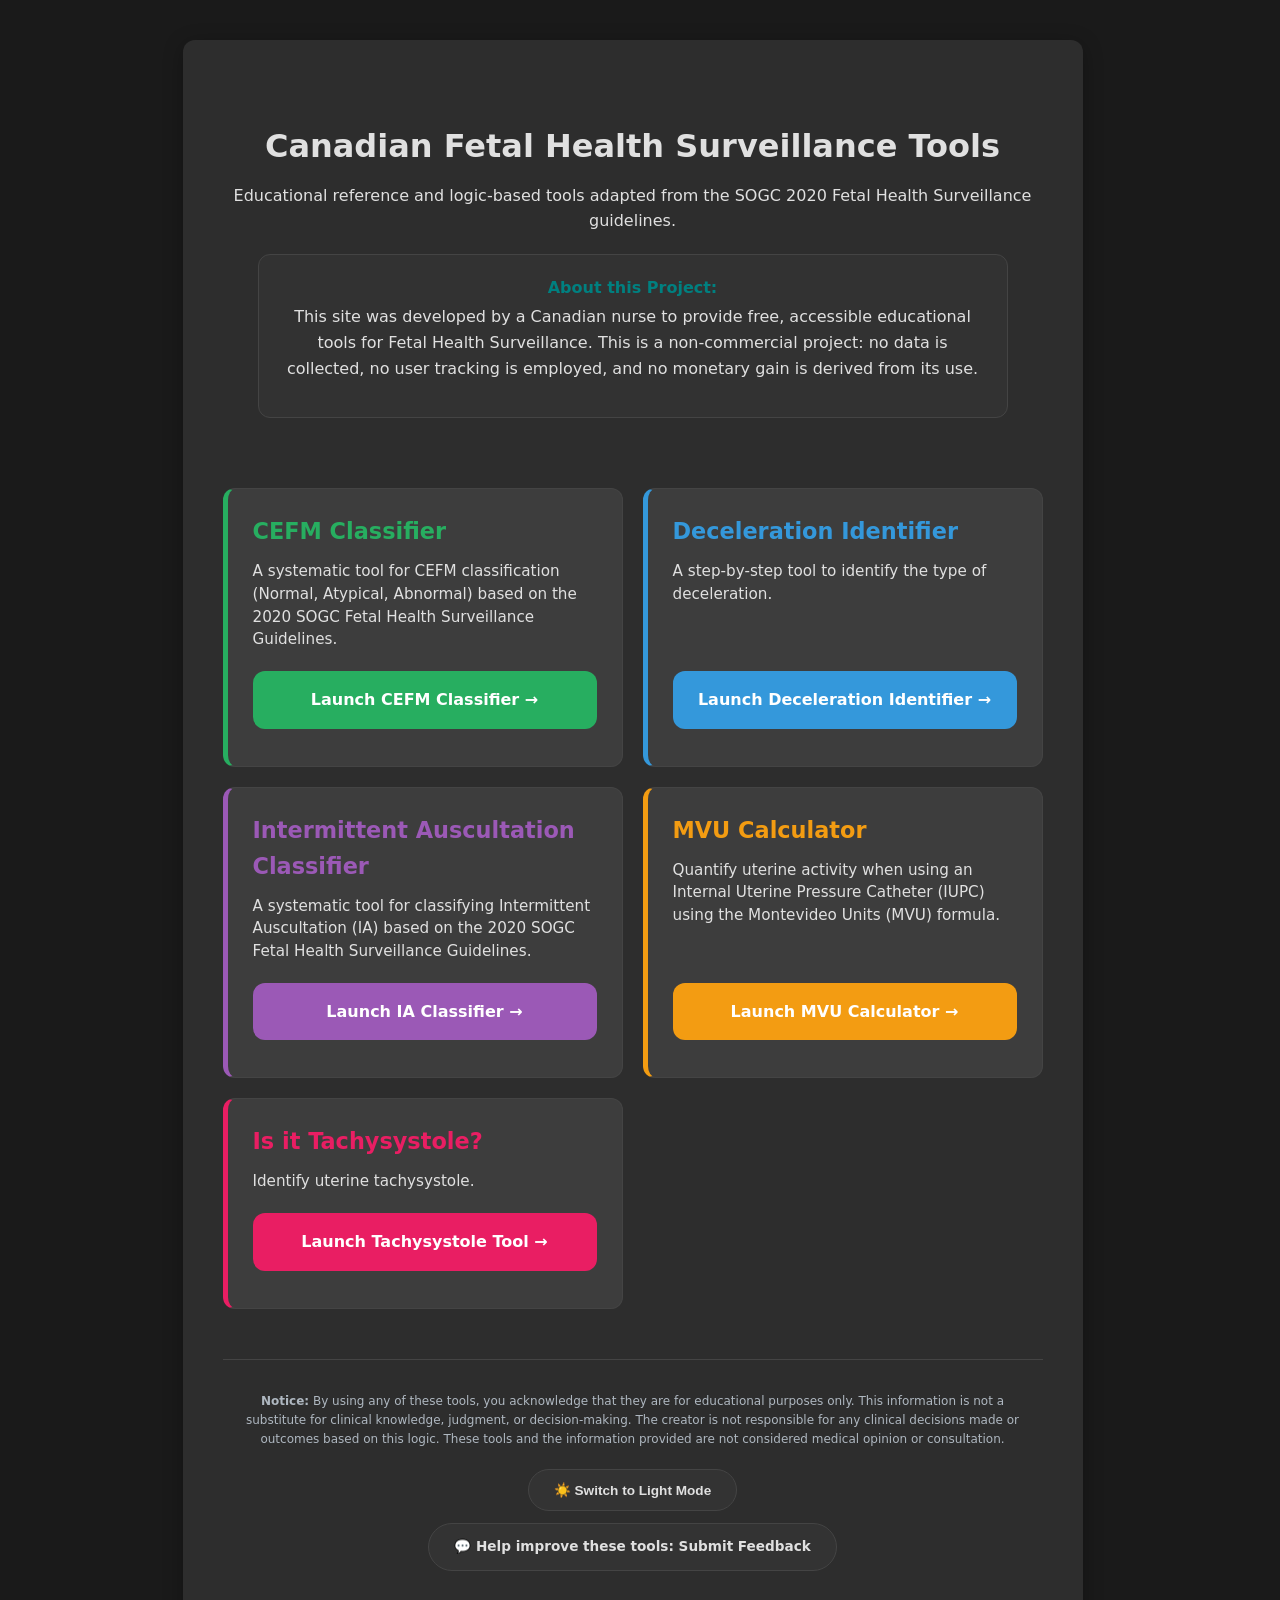
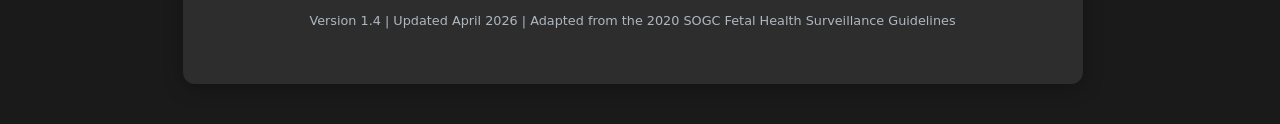
==== commit b254e334: "Update index.html" ====
--- a/index.html
+++ b/index.html
@@ -1,81 +1,111 @@
 <!DOCTYPE html>
 <html lang="en">
 <head>
+    <!-- ==========================================================================
+       1. DOCUMENT SETUP
+       ========================================================================== -->
     <meta charset="UTF-8">
     <meta name="viewport" content="width=device-width, initial-scale=1.0">
     <title>Canadian FHS Educational Tools</title>
+
+    <!-- ==========================================================================
+       2. SITE ASSETS
+       ========================================================================== -->
     <script src="theme-loader.js"></script>
     <link rel="icon" type="image/png" href="favicon.png">
     <link rel="stylesheet" href="style.css">
 </head>
+
 <body>
-    <div class="container">
-        <div class="home-hero">
-            <h1>Canadian Fetal Health Surveillance Tools</h1>
-            <p>Educational reference and logic-based tools adapted from the SOGC 2020 Fetal Health Surveillance guidelines.</p>
+<div class="container">
 
-            <div class="privacy-disclaimer">
-                <strong>About this Project:</strong>
-                <p>This site was developed by a Canadian nurse to provide free, accessible educational tools for Fetal Health Surveillance. This is a non-commercial project: no data is collected, no user tracking is employed, and no monetary gain is derived from its use.</p>
-            </div>
+    <!-- ==========================================================================
+       3. HERO / PROJECT INTRODUCTION
+       ========================================================================== -->
+    <div class="home-hero">
+        <h1>Canadian Fetal Health Surveillance Tools</h1>
+        <p>Educational reference and logic-based tools adapted from the SOGC 2020 Fetal Health Surveillance guidelines.</p>
+
+        <div class="privacy-disclaimer">
+            <strong>About this Project:</strong>
+            <p>This site was developed by a Canadian nurse to provide free, accessible educational tools for Fetal Health Surveillance. This is a non-commercial project: no data is collected, no user tracking is employed, and no monetary gain is derived from its use.</p>
+        </div>
+    </div>
+
+    <!-- ==========================================================================
+       4. TOOL LAUNCH CARDS
+       ========================================================================== -->
+    <div class="home-grid">
+
+        <!-- CEFM Classifier -->
+        <div class="tool-card theme-green">
+            <h3>CEFM Classifier</h3>
+            <p>A systematic tool for CEFM classification (Normal, Atypical, Abnormal) based on the 2020 SOGC Fetal Health Surveillance Guidelines.</p>
+            <a href="cefm.html" class="btn btn-primary">Launch CEFM Classifier →</a>
         </div>
 
-        <div class="home-grid">
-            <div class="tool-card theme-green">
-                <h3>CEFM Classifier</h3>
-                <p>A systematic tool for CEFM classification (Normal, Atypical, Abnormal) based on the 2020 SOGC Fetal Health Surveillance Guidelines.</p>
-                <a href="cefm.html" class="btn btn-primary">Launch CEFM Classifier →</a>
-            </div>
-
-            <div class="tool-card theme-blue">
-                <h3>Deceleration Identifier</h3>
-                <p>A step-by-step tool to identify the type of deceleration.</p>
-                <a href="identifier.html" class="btn btn-primary">Launch Deceleration Identifier →</a>
-            </div>
-
-            <div class="tool-card theme-pink">
-                <h3>Is it Tachysystole?</h3>
-                <p>Identify uterine tachysystole.</p>
-                <a href="tachy.html" class="btn btn-primary">Launch Tachysystole Tool →</a>
-            </div>
-
-            <div class="tool-card theme-orange">
-                <h3>MVU Calculator</h3>
-                <p>Quantify uterine activity when using an Internal Uterine Pressure Catheter (IUPC) using the Montevideo Units (MVU) formula.</p>
-                <a href="mvu.html" class="btn btn-primary">Launch MVU Calculator →</a>
-            </div>
-
-            <div class="tool-card theme-purple">
-                <h3>Intermittent Auscultation Classifier</h3>
-                <p>A systematic tool for classifying Intermittent Auscultation (IA) based on the 2020 SOGC Fetal Health Surveillance Guidelines.</p>
-                <a href="ia.html" class="btn btn-primary">Launch IA Classifier →</a>
-            </div>
+        <!-- Deceleration Identifier -->
+        <div class="tool-card theme-blue">
+            <h3>Deceleration Identifier</h3>
+            <p>A step-by-step tool to identify the type of deceleration.</p>
+            <a href="identifier.html" class="btn btn-primary">Launch Deceleration Identifier →</a>
         </div>
 
-        <footer class="site-footer">
-            <p><strong>Notice:</strong> By using any of these tools, you acknowledge that they are for educational purposes only. This information is not a substitute for clinical knowledge, judgment, or decision-making. The creator is not responsible for any clinical decisions made or outcomes based on this logic. These tools and the information provided are not considered medical opinion or consultation.</p>
+        <!-- Intermittent Auscultation Classifier -->
+        <div class="tool-card theme-purple">
+            <h3>Intermittent Auscultation Classifier</h3>
+            <p>A systematic tool for classifying Intermittent Auscultation (IA) based on the 2020 SOGC Fetal Health Surveillance Guidelines.</p>
+            <a href="ia.html" class="btn btn-primary">Launch IA Classifier →</a>
+        </div>
 
-            <div class="footer-actions">
-                <button id="darkModeToggle" class="footer-btn" type="button">
-                    ☀️ Switch to Light Mode
-                </button>
+        <!-- MVU Calculator -->
+        <div class="tool-card theme-orange">
+            <h3>MVU Calculator</h3>
+            <p>Quantify uterine activity when using an Internal Uterine Pressure Catheter (IUPC) using the Montevideo Units (MVU) formula.</p>
+            <a href="mvu.html" class="btn btn-primary">Launch MVU Calculator →</a>
+        </div>
 
-                <a
-                    href="https://forms.gle/uty6b6hfLdT3L1716"
-                    target="_blank"
-                    rel="noopener noreferrer"
-                    class="footer-btn"
-                >
-                    💬 Help improve these tools: Submit Feedback
-                </a>
-            </div>
-        </footer>
-
-        <p class="version-text">
-            Version 1.4 | Updated April 2026 | Adapted from the 2020 SOGC Fetal Health Surveillance Guidelines
-        </p>
+        <!-- Tachysystole Tool -->
+        <div class="tool-card theme-pink">
+            <h3>Is it Tachysystole?</h3>
+            <p>Identify uterine tachysystole.</p>
+            <a href="tachy.html" class="btn btn-primary">Launch Tachysystole Tool →</a>
+        </div>
     </div>
 
-    <script src="common.js"></script>
+    <!-- ==========================================================================
+       5. SITE FOOTER / DISCLAIMER / ACTIONS
+       ========================================================================== -->
+    <footer class="site-footer">
+        <p><strong>Notice:</strong> By using any of these tools, you acknowledge that they are for educational purposes only. This information is not a substitute for clinical knowledge, judgment, or decision-making. The creator is not responsible for any clinical decisions made or outcomes based on this logic. These tools and the information provided are not considered medical opinion or consultation.</p>
+
+        <div class="footer-actions">
+            <button id="darkModeToggle" class="footer-btn" type="button">
+                ☀️ Switch to Light Mode
+            </button>
+
+            <a
+                href="https://forms.gle/uty6b6hfLdT3L1716"
+                target="_blank"
+                rel="noopener noreferrer"
+                class="footer-btn"
+            >
+                💬 Help improve these tools: Submit Feedback
+            </a>
+        </div>
+    </footer>
+
+    <!-- ==========================================================================
+       6. VERSION
+       ========================================================================== -->
+    <p class="version-text">
+        Version 1.4 | Updated April 2026 | Adapted from the 2020 SOGC Fetal Health Surveillance Guidelines
+    </p>
+</div>
+
+<!-- ==========================================================================
+   7. SHARED SCRIPT
+   ========================================================================== -->
+<script src="common.js"></script>
 </body>
 </html>
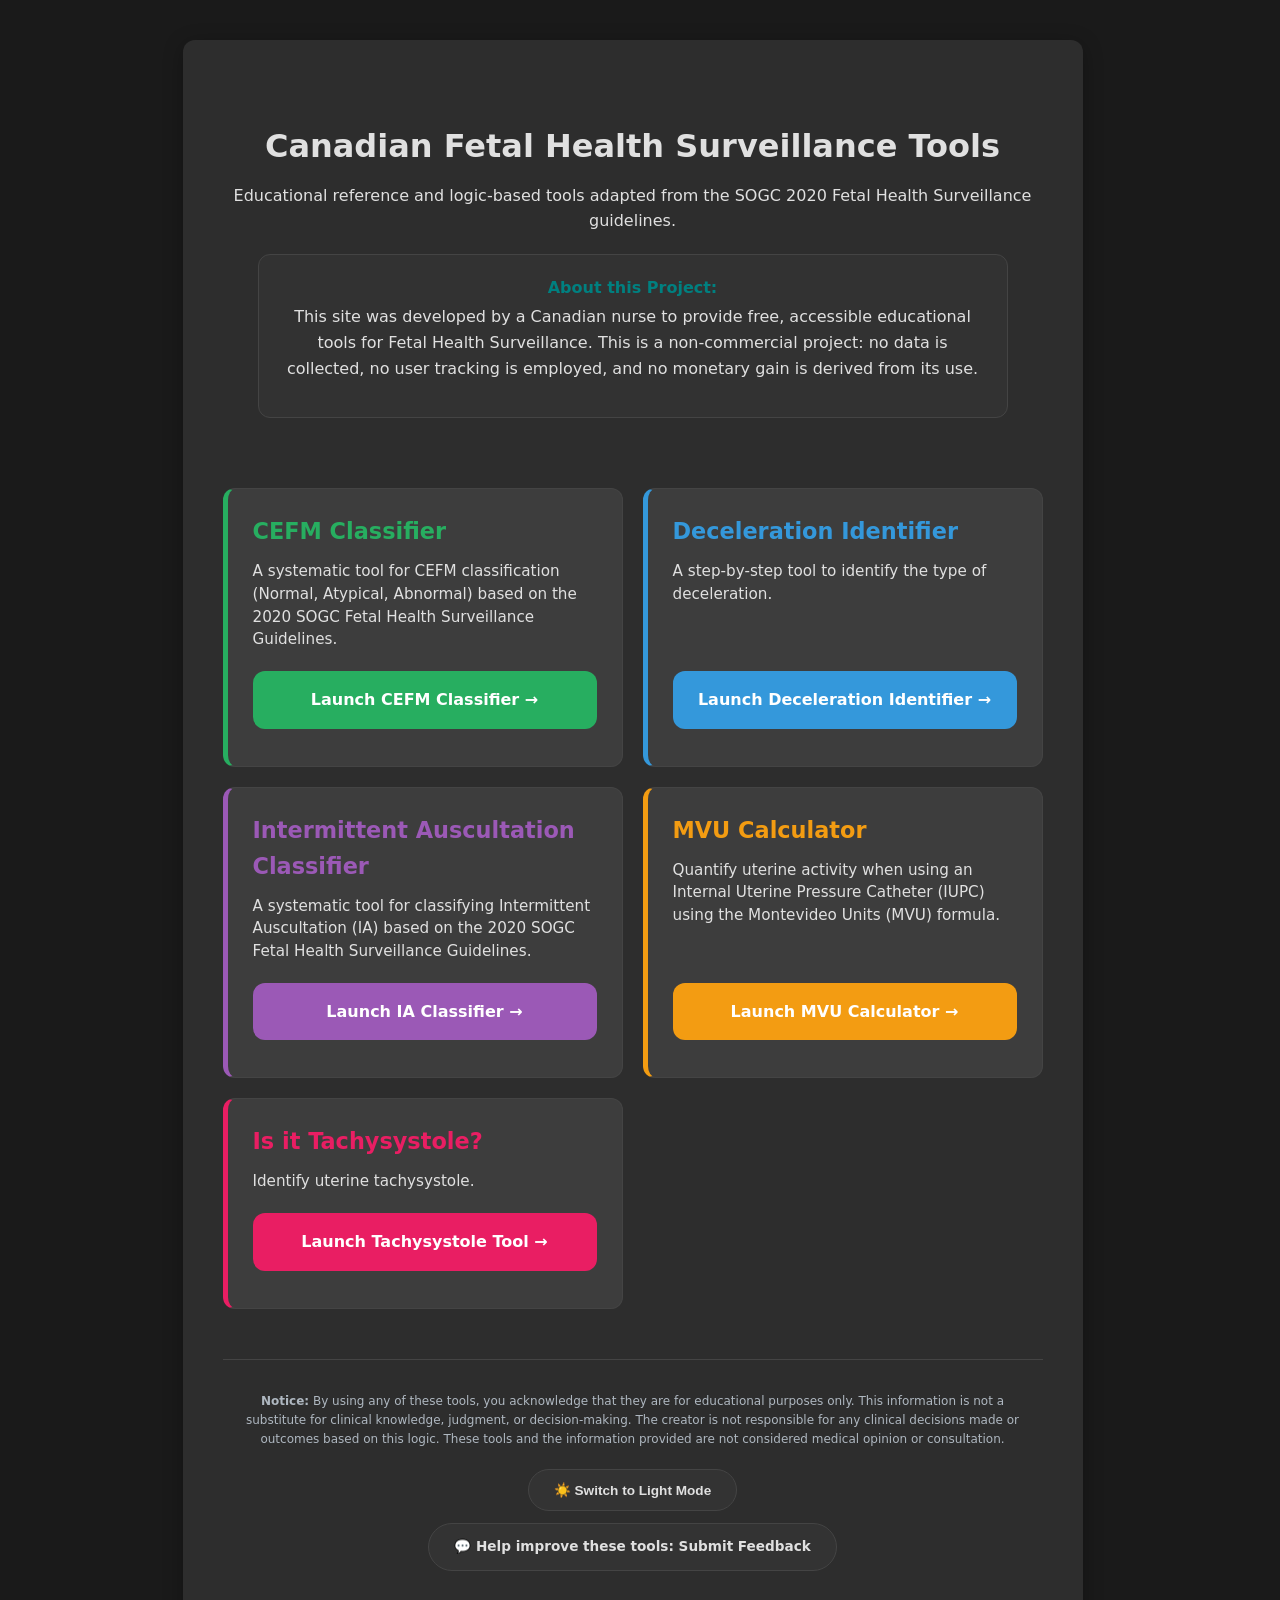
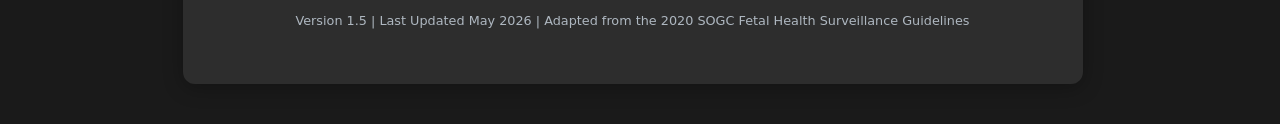
==== commit c8875f03: "Update index.html" ====
--- a/index.html
+++ b/index.html
@@ -99,7 +99,7 @@
        6. VERSION
        ========================================================================== -->
     <p class="version-text">
-        Version 1.4 | Updated April 2026 | Adapted from the 2020 SOGC Fetal Health Surveillance Guidelines
+        Version 1.5 | Last Updated May 2026 | Adapted from the 2020 SOGC Fetal Health Surveillance Guidelines
     </p>
 </div>
 
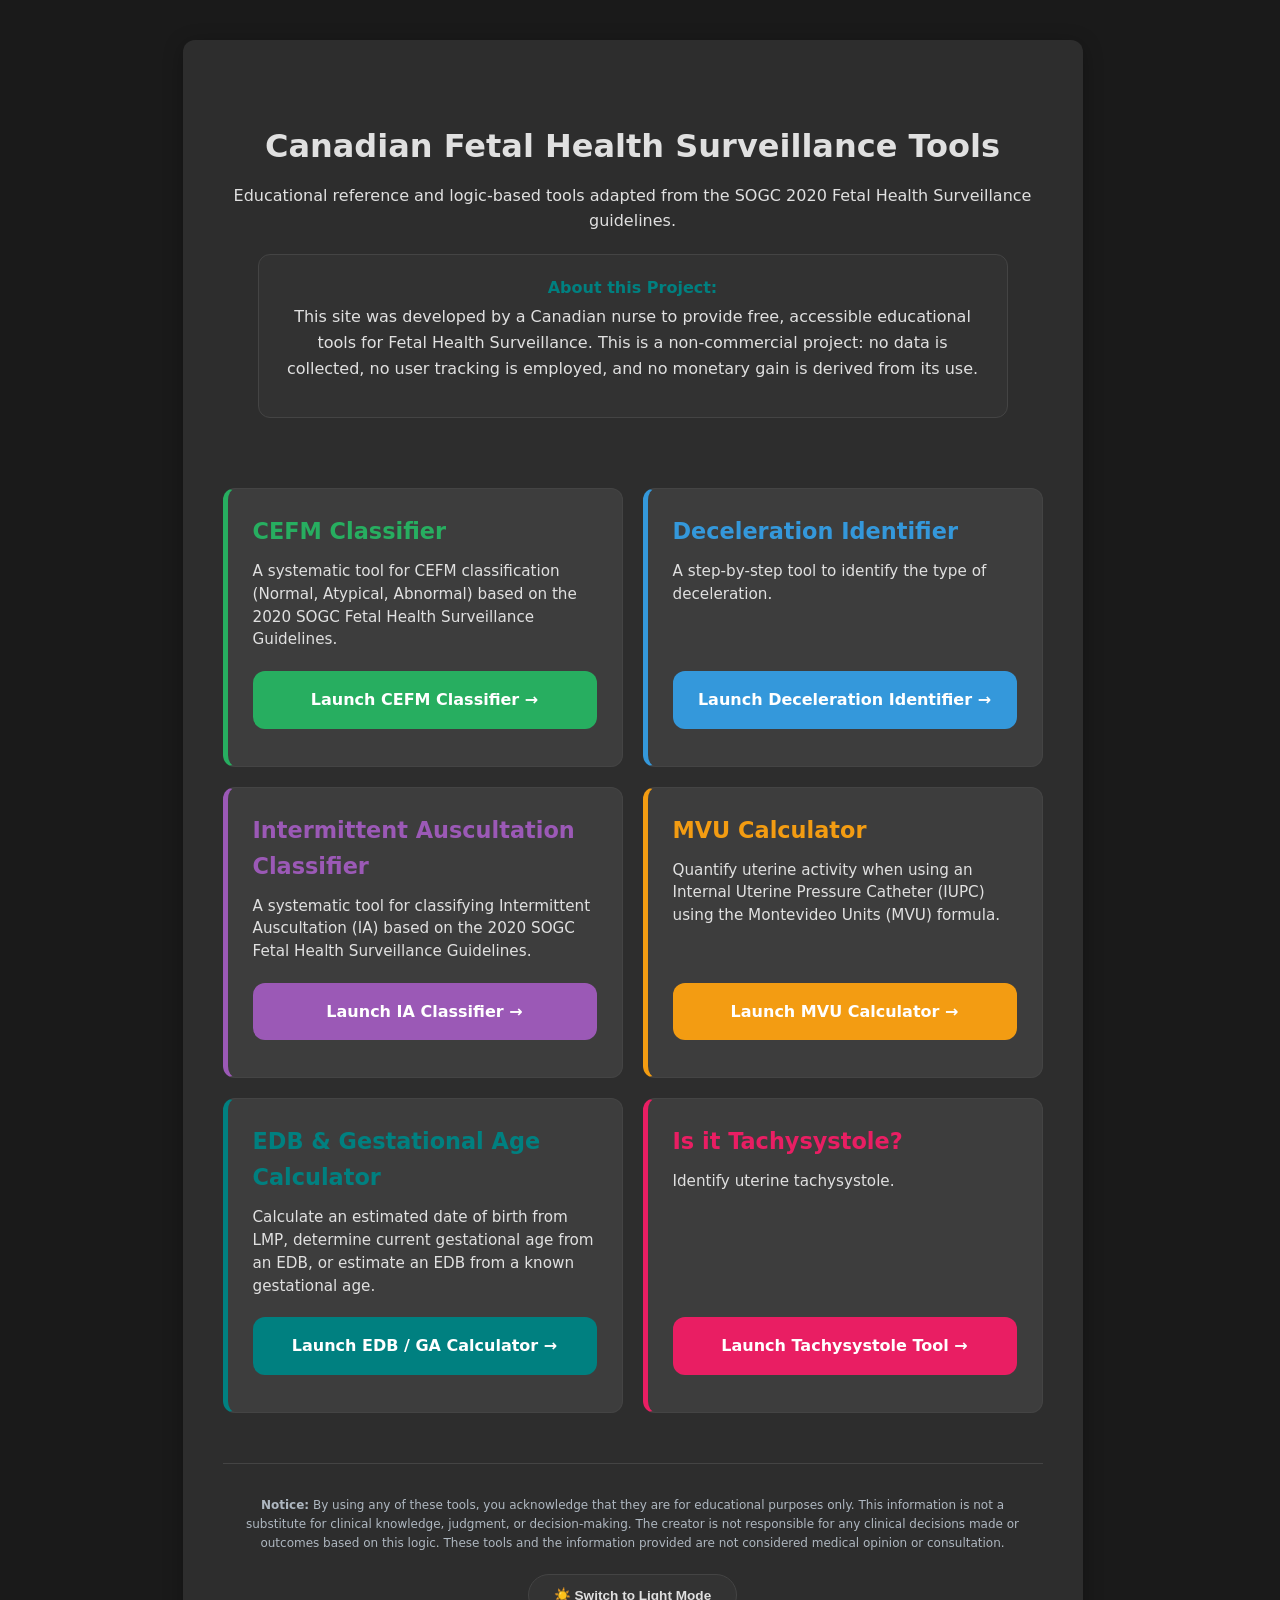
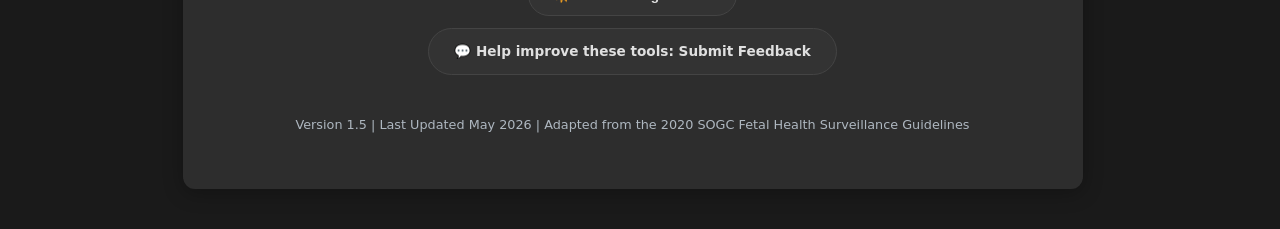
==== commit 159d167b: "Add files via upload" ====
--- a/index.html
+++ b/index.html
@@ -65,6 +65,13 @@
             <a href="mvu.html" class="btn btn-primary">Launch MVU Calculator →</a>
         </div>
 
+        <!-- EDB Calculator -->
+       <div class="tool-card theme-teal">
+    <h3>EDB & Gestational Age Calculator</h3>
+    <p>Calculate an estimated date of birth from LMP, determine current gestational age from an EDB, or estimate an EDB from a known gestational age.</p>
+    <a href="edb.html" class="btn btn-primary">Launch EDB / GA Calculator →</a>
+</div>
+
         <!-- Tachysystole Tool -->
         <div class="tool-card theme-pink">
             <h3>Is it Tachysystole?</h3>
--- a/style.css
+++ b/style.css
@@ -194,6 +194,9 @@
     .theme-purple .btn.btn-primary:hover:not(:disabled):not(.is-selected) {
         background: #8d63ba;
     }
+   .theme-teal .btn.btn-primary:hover:not(:disabled):not(.is-selected) {
+    background: #006f6f;
+}
 }
 
 /* Selected state */
@@ -277,6 +280,18 @@
 html.dark-mode .btn-back {
     background: #c0392b;
     color: #f8d7da;
+}
+.theme-teal {
+    border-left-color: #008080;
+}
+
+.theme-teal h2,
+.theme-teal h3 {
+    color: #008080;
+}
+
+.theme-teal .btn-primary {
+    background: #008080;
 }
 
 /* Footer pill buttons */
